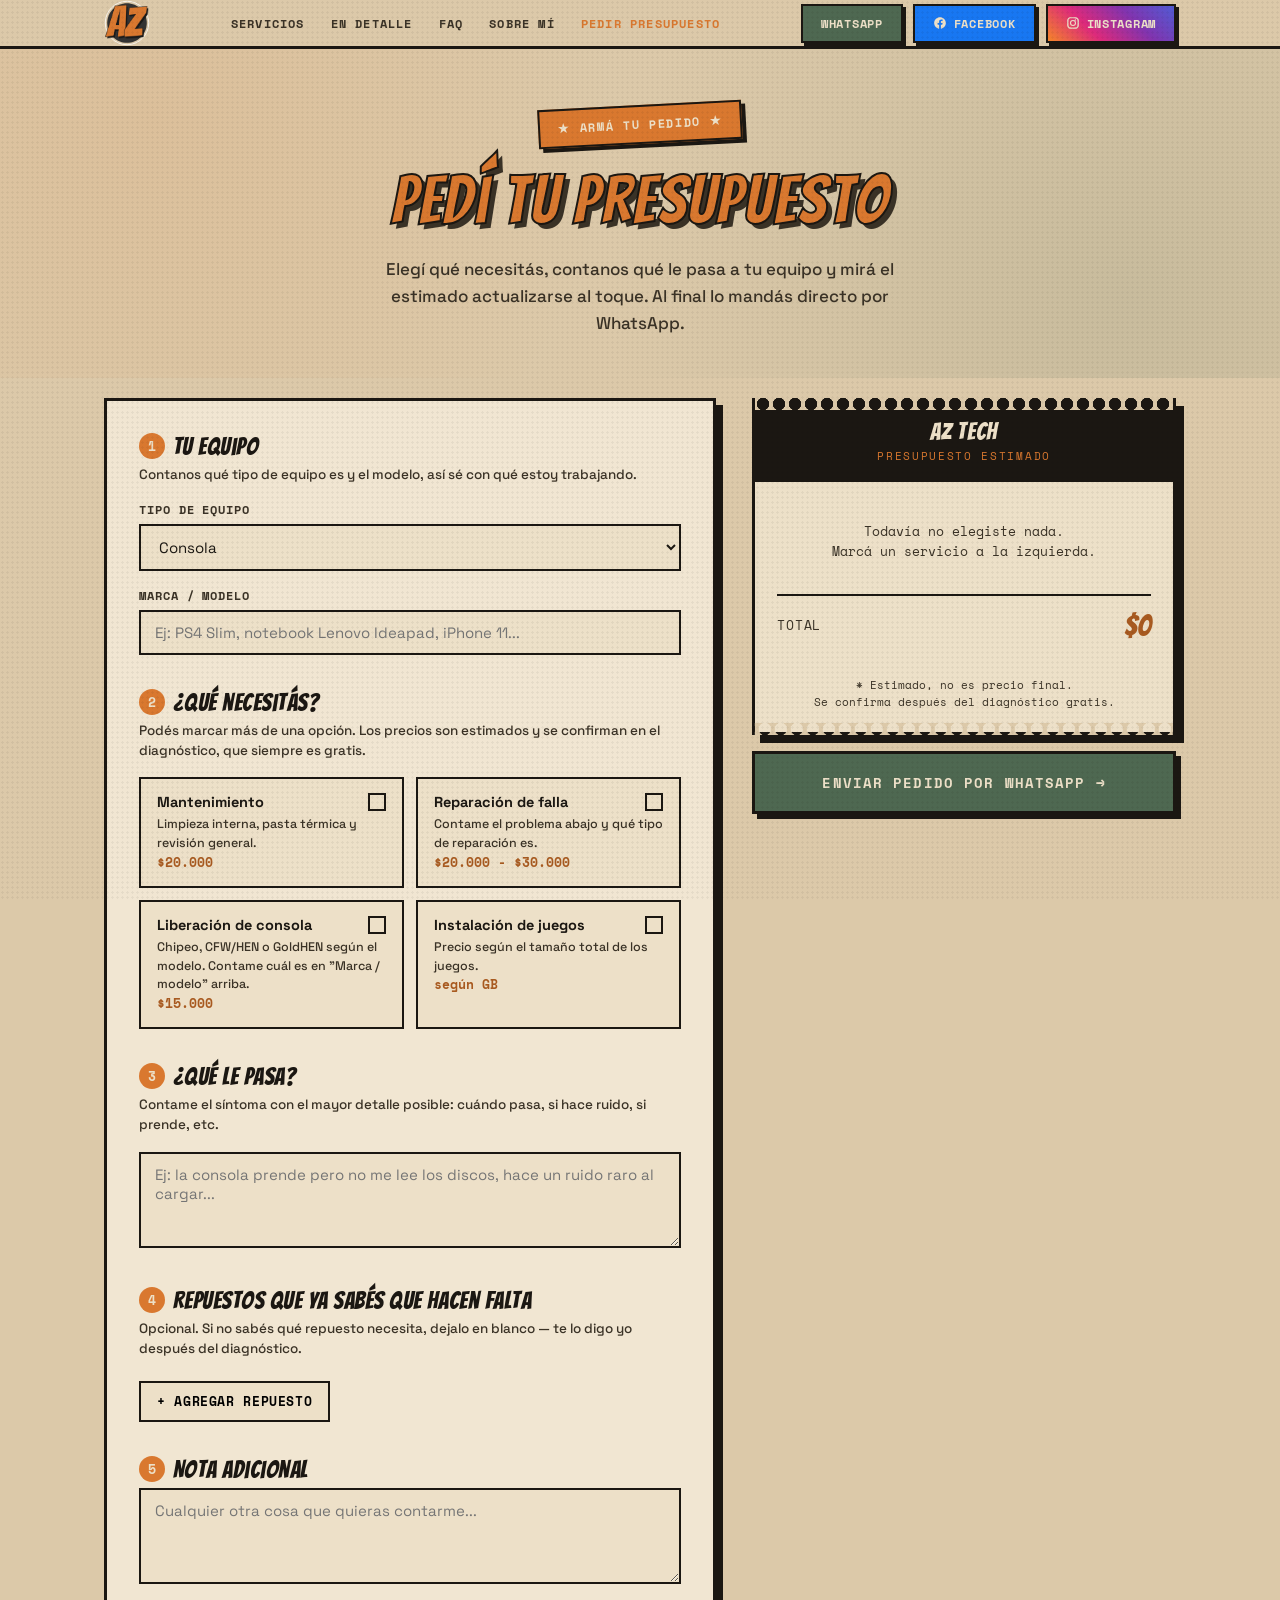
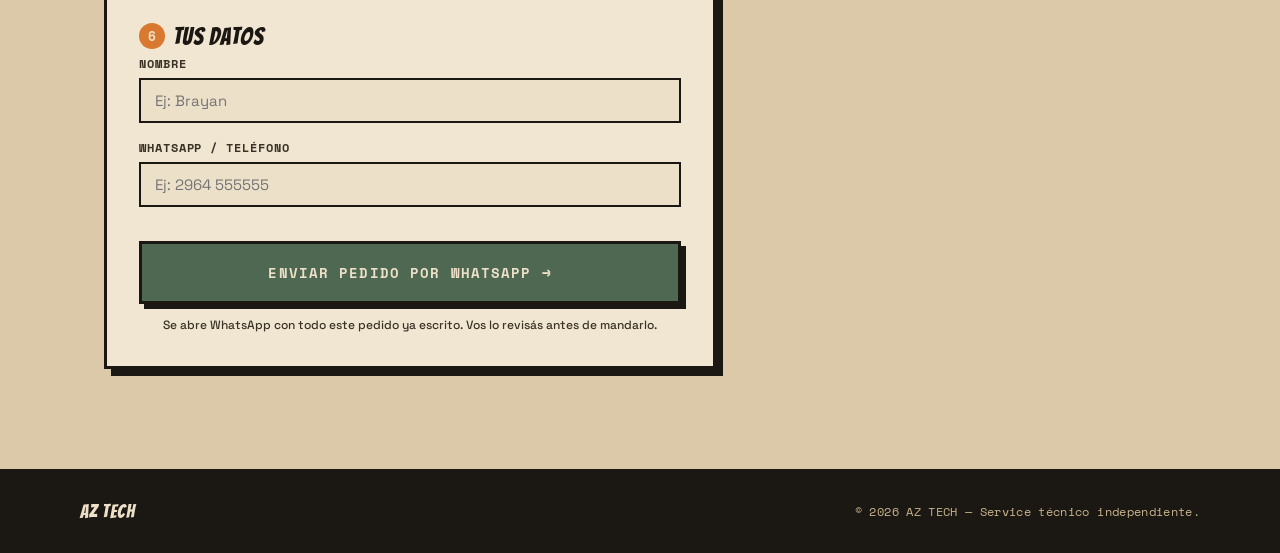
==== pedido.html @ 38887608 "Add files via upload" ====
<!DOCTYPE html>
<html lang="es">
<head>
<meta charset="UTF-8">
<meta name="viewport" content="width=device-width, initial-scale=1.0">
<title>Pedir presupuesto — AZ TECH</title>
<meta name="description" content="Armá tu pedido: elegí el servicio, contanos qué le pasa a tu equipo y mirá el presupuesto estimado al instante.">
<link rel="icon" type="image/png" href="favicon.png">
<link rel="preconnect" href="https://fonts.googleapis.com">
<link rel="preconnect" href="https://fonts.gstatic.com" crossorigin>
<link href="https://fonts.googleapis.com/css2?family=Bangers&family=Space+Grotesk:wght@400;500;600;700&family=Space+Mono:wght@400;700&display=swap" rel="stylesheet">
<style>
  :root{
    --cream:#DCC9A9;
    --cream-lt:#EDE0C8;
    --cream-dk:#C9B48D;
    --ink:#1B1712;
    --ink-soft:#3A3226;
    --orange:#D9782F;
    --orange-dk:#A85A20;
    --green:#4E6851;
    --green-dk:#354A39;
    --paper:#F1E6D2;
    --fb-blue:#1877F2;
  }

  *{box-sizing:border-box; margin:0; padding:0;}
  html{scroll-behavior:smooth;}

  body{
    background:var(--cream);
    color:var(--ink);
    font-family:'Space Grotesk', sans-serif;
    font-weight:500;
    position:relative;
    overflow-x:hidden;
  }

  body::before{
    content:"";
    position:fixed; inset:0;
    background-image: radial-gradient(var(--ink) 1px, transparent 1.2px);
    background-size: 5px 5px;
    opacity:0.05;
    pointer-events:none;
    z-index:400;
  }

  a{color:inherit; text-decoration:none;}
  ul{list-style:none;}

  .wrap{max-width:1120px; margin:0 auto; padding:0 24px;}

  .eyebrow{
    font-family:'Space Mono', monospace;
    font-weight:700;
    font-size:12px;
    letter-spacing:0.28em;
    text-transform:uppercase;
    color:var(--orange);
    display:flex; align-items:center; gap:10px;
  }
  .eyebrow::before{content:"●"; font-size:8px; color:var(--orange);}

  h1,h2,h3{
    font-family:'Bangers', cursive;
    font-weight:400;
    letter-spacing:0.02em;
  }

  .ink-card{
    border:3px solid var(--ink);
    box-shadow:7px 7px 0 var(--ink);
    background:var(--paper);
  }

  /* ---------- NAV (idéntico al de index) ---------- */
  header{
    position:sticky; top:0; z-index:100;
    background:var(--cream);
    border-bottom:3px solid var(--ink);
  }
  nav{
    max-width:1200px; margin:0 auto; padding:16px 24px;
    display:grid; grid-template-columns:auto 1fr auto; align-items:center; gap:20px;
  }
  .brand{
    font-family:'Bangers', cursive;
    font-size:26px;
    letter-spacing:0.04em;
    color:var(--ink);
    display:flex; align-items:center; gap:10px;
  }
  .brand-logo{ height:46px; width:auto; display:block; transition:transform .25s ease; }
  .brand:hover .brand-logo{ transform:scale(1.08) rotate(-4deg); }
  .navlinks{
    display:flex; gap:26px; justify-content:center;
    font-family:'Space Mono', monospace; font-weight:700;
    font-size:12px; letter-spacing:0.1em; text-transform:uppercase;
    color:var(--ink-soft);
  }
  .navlinks a{transition:color .15s;}
  .navlinks a:hover, .navlinks a.current{color:var(--orange);}
  .nav-ctas{ display:flex; align-items:center; gap:10px; flex-wrap:wrap; justify-content:flex-end; }
  .nav-cta{
    font-family:'Space Mono', monospace; font-weight:700; font-size:12px;
    letter-spacing:0.06em; text-transform:uppercase;
    padding:9px 18px; background:var(--green); color:var(--cream-lt);
    border:2.5px solid var(--ink); box-shadow:3px 3px 0 var(--ink);
    transition:transform .12s, box-shadow .12s;
    display:inline-flex; align-items:center; gap:7px;
  }
  .nav-cta:hover{transform:translate(-2px,-2px); box-shadow:5px 5px 0 var(--ink);}
  .nav-cta.fb{ background:var(--fb-blue); }
  .nav-cta.ig{ background:linear-gradient(45deg, #F58529, #DD2A7B, #8134AF, #515BD4); }
  @media (max-width:760px){ .navlinks{display:none;} }
  @media (max-width:480px){ .nav-cta span.txt{display:none;} .nav-cta{padding:9px 12px;} }

  /* ---------- HERO chica ---------- */
  .pedido-hero{
    padding:56px 0 40px;
    text-align:center;
    background:
      radial-gradient(circle at 12% 20%, rgba(217,120,47,.12), transparent 40%),
      radial-gradient(circle at 88% 75%, rgba(78,104,81,.14), transparent 45%),
      var(--cream);
  }
  .pedido-hero .hero-sticker{
    display:inline-block;
    font-family:'Space Mono', monospace; font-weight:700; font-size:12px;
    letter-spacing:0.14em; text-transform:uppercase;
    background:var(--orange); color:var(--cream-lt);
    padding:9px 18px; border:2.5px solid var(--ink); box-shadow:4px 4px 0 var(--ink);
    transform:rotate(-3deg); margin-bottom:20px;
  }
  .pedido-hero h1{
    font-size:clamp(38px, 7vw, 68px); color:var(--orange);
    -webkit-text-stroke:2px var(--ink); text-shadow:5px 5px 0 var(--ink-soft);
  }
  .pedido-hero p{
    max-width:560px; margin:20px auto 0; font-size:17px; color:var(--ink-soft); line-height:1.6;
  }

  /* ---------- FORM LAYOUT ---------- */
  .pedido-main{ padding:20px 0 100px; }
  .pedido-grid{
    display:grid;
    grid-template-columns:1.3fr 0.9fr;
    gap:36px;
    align-items:start;
  }
  @media (max-width:940px){ .pedido-grid{grid-template-columns:1fr;} }

  .form-panel{ padding:32px; }
  .form-section{ margin-bottom:34px; }
  .form-section:last-child{ margin-bottom:0; }
  .form-section h2{
    font-size:24px; color:var(--ink); margin-bottom:6px;
  }
  .form-section .fs-sub{
    font-size:13.5px; color:var(--ink-soft); margin-bottom:16px; line-height:1.5;
  }
  .fs-num{
    display:inline-flex; align-items:center; justify-content:center;
    width:26px; height:26px; border-radius:50%;
    background:var(--orange); color:var(--cream-lt);
    font-family:'Space Mono', monospace; font-weight:700; font-size:13px;
    margin-right:8px; vertical-align:middle;
  }

  .rf-label{
    display:block; font-family:'Space Mono', monospace; font-weight:700;
    font-size:11.5px; letter-spacing:0.08em; text-transform:uppercase;
    color:var(--ink-soft); margin:16px 0 6px;
  }
  .rf-label:first-of-type{ margin-top:0; }
  .rf-input, select.rf-input{
    width:100%; font-family:'Space Grotesk', sans-serif; font-size:15px; color:var(--ink);
    background:var(--cream-lt); border:2.5px solid var(--ink); padding:11px 14px; resize:vertical;
  }
  .rf-input:focus{ outline:3px solid var(--orange); outline-offset:1px; }
  .rf-hint{ font-size:12px; color:var(--ink-soft); margin-top:6px; line-height:1.5; }

  /* checkbox tiles */
  .opt-grid{ display:grid; grid-template-columns:repeat(2,1fr); gap:12px; }
  @media (max-width:520px){ .opt-grid{grid-template-columns:1fr;} }
  .opt-tile{
    position:relative;
    border:2.5px solid var(--ink);
    background:var(--cream-lt);
    padding:14px 16px;
    cursor:pointer;
    transition:transform .12s, box-shadow .12s, background .12s;
  }
  .opt-tile:hover{ transform:translate(-2px,-2px); box-shadow:4px 4px 0 var(--ink); }
  .opt-tile input{ position:absolute; opacity:0; pointer-events:none; }
  .opt-tile .opt-top{ display:flex; justify-content:space-between; align-items:center; gap:10px; }
  .opt-tile .opt-name{ font-weight:700; font-size:14.5px; color:var(--ink); }
  .opt-tile .opt-price{
    font-family:'Space Mono', monospace; font-weight:700; font-size:12.5px; color:var(--orange-dk);
    white-space:nowrap;
  }
  .opt-tile .opt-desc{ font-size:12.5px; color:var(--ink-soft); margin-top:4px; line-height:1.5; }
  .opt-tile.checked{
    background:var(--green); box-shadow:4px 4px 0 var(--ink);
  }
  .opt-tile.checked .opt-name, .opt-tile.checked .opt-desc{ color:var(--cream-lt); }
  .opt-tile.checked .opt-price{ color:var(--cream-lt); }
  .opt-tile .opt-check{
    width:18px; height:18px; border:2px solid var(--ink); background:var(--cream-lt);
    display:inline-flex; align-items:center; justify-content:center; flex-shrink:0;
    font-size:12px; font-weight:700; color:var(--green);
  }
  .opt-tile.checked .opt-check{ background:var(--cream-lt); }
  .opt-tile.checked .opt-check::after{ content:"✓"; }

  /* sub-opciones (radios de modelo, GB, etc.) */
  .sub-opts{
    margin-top:14px; padding:16px; background:var(--paper);
    border:2px dashed var(--ink-soft);
    display:none;
  }
  .sub-opts.visible{ display:block; }
  .sub-opts .rf-label{ margin-top:0; }
  .radio-row{ display:flex; flex-wrap:wrap; gap:10px; margin-top:6px; }
  .radio-chip{
    font-family:'Space Mono', monospace; font-size:12.5px; font-weight:700;
    padding:9px 14px; border:2px solid var(--ink); background:var(--cream-lt);
    cursor:pointer; display:inline-flex; align-items:center; gap:8px;
  }
  .radio-chip input{ accent-color:var(--orange); }
  .radio-chip.checked{ background:var(--orange); color:var(--cream-lt); }

  .gb-row{ display:flex; align-items:center; gap:12px; margin-top:6px; }
  .gb-row input[type=range]{ flex:1; accent-color:var(--orange); }
  .gb-out{
    font-family:'Space Mono', monospace; font-weight:700; font-size:14px;
    background:var(--ink); color:var(--cream-lt); padding:6px 12px; min-width:64px; text-align:center;
  }

  /* repuestos dinámicos */
  .repuesto-row{
    display:grid; grid-template-columns:1fr 110px 34px; gap:8px; margin-bottom:8px; align-items:center;
  }
  .repuesto-row input{
    font-family:'Space Grotesk', sans-serif; font-size:14px; color:var(--ink);
    background:var(--cream-lt); border:2px solid var(--ink); padding:9px 10px;
  }
  .repuesto-row .rm-btn{
    width:34px; height:34px; border:2px solid var(--ink); background:var(--cream-lt);
    color:var(--ink); font-weight:700; cursor:pointer; font-size:16px; line-height:1;
  }
  .rm-btn:hover{ background:var(--orange); color:var(--cream-lt); }
  .add-repuesto{
    margin-top:6px;
    font-family:'Space Mono', monospace; font-weight:700; font-size:12.5px; letter-spacing:0.05em;
    text-transform:uppercase; padding:9px 16px; background:var(--cream-lt);
    border:2px solid var(--ink); cursor:pointer; display:inline-flex; align-items:center; gap:6px;
  }
  .add-repuesto:hover{ background:var(--orange); color:var(--cream-lt); }

  textarea.rf-input{ min-height:96px; }

  .submit-btn{
    width:100%; justify-content:center; margin-top:8px;
    font-family:'Space Mono', monospace; font-weight:700; font-size:14px;
    letter-spacing:0.08em; text-transform:uppercase;
    padding:18px 30px; background:var(--green); color:var(--cream-lt);
    border:3px solid var(--ink); box-shadow:5px 5px 0 var(--ink);
    display:flex; align-items:center; gap:10px;
    transition:transform .12s, box-shadow .12s;
    cursor:pointer;
  }
  .submit-btn:hover{ transform:translate(-3px,-3px); box-shadow:8px 8px 0 var(--ink); }
  .submit-note{ font-size:12px; color:var(--ink-soft); margin-top:12px; line-height:1.5; text-align:center; }
  .form-error{
    display:none; margin-top:12px; font-family:'Space Mono', monospace; font-size:12.5px;
    color:#B0413E; background:var(--cream-lt); border:2px solid #B0413E; padding:10px 12px;
  }

  /* ---------- TICKET (resumen en vivo) ---------- */
  .ticket-wrap{ position:sticky; top:100px; }
  .ticket{
    background:var(--cream-lt);
    border:3px solid var(--ink);
    box-shadow:8px 8px 0 var(--ink);
    font-family:'Space Mono', monospace;
    position:relative;
  }
  .ticket-head{
    background:var(--ink); color:var(--cream-lt);
    padding:18px 22px;
    text-align:center;
  }
  .ticket-head .th-brand{ font-family:'Bangers', cursive; font-size:24px; letter-spacing:0.03em; }
  .ticket-head .th-sub{ font-size:10.5px; letter-spacing:0.16em; text-transform:uppercase; color:var(--orange); margin-top:4px; }
  .ticket-body{ padding:22px; }
  .ticket-line{
    display:flex; justify-content:space-between; gap:10px;
    font-size:12.5px; color:var(--ink-soft); padding:7px 0;
    border-bottom:1px dashed var(--cream-dk);
  }
  .ticket-line .tl-name{ flex:1; }
  .ticket-line .tl-price{ color:var(--ink); font-weight:700; white-space:nowrap; }
  .ticket-empty{
    font-size:12.5px; color:var(--ink-soft); text-align:center; padding:18px 6px; line-height:1.6;
  }
  .ticket-total{
    display:flex; justify-content:space-between; align-items:center;
    margin-top:14px; padding-top:14px; border-top:2px solid var(--ink);
  }
  .ticket-total .tt-label{ font-size:13px; letter-spacing:0.06em; text-transform:uppercase; color:var(--ink-soft); }
  .ticket-total .tt-value{ font-family:'Bangers', cursive; font-size:30px; color:var(--orange-dk); }
  .ticket-foot{
    padding:14px 22px 20px;
    font-size:11px; color:var(--ink-soft); line-height:1.6; text-align:center;
  }
  .ticket::before, .ticket::after{
    content:"";
    position:absolute; left:0; right:0; height:12px;
    background:
      radial-gradient(circle at 8px 6px, transparent 6px, var(--cream) 6.5px) repeat-x;
    background-size:16px 12px;
  }
  .ticket::before{ top:-3px; }
  .ticket::after{ bottom:-3px; transform:rotate(180deg); }

  footer{padding:32px 24px; background:var(--ink);}
  .foot-wrap{
    max-width:1120px; margin:0 auto;
    display:flex; justify-content:space-between; align-items:center; flex-wrap:wrap; gap:14px;
  }
  .foot-wrap .brand{font-size:19px; color:var(--cream-lt);}
  footer .fine{font-family:'Space Mono', monospace; font-size:11.5px; color:var(--cream-dk); letter-spacing:0.03em;}

  @media (prefers-reduced-motion: reduce){ *{transition:none !important;} }
  a:focus-visible, button:focus-visible, input:focus-visible{outline:3px solid var(--orange); outline-offset:3px;}
</style>
</head>
<body>

<header>
  <nav class="wrap">
    <a class="brand" href="index.html" aria-label="Ir al inicio"><img src="logo.svg" class="brand-logo" alt="AZ TECH"></a>
    <div class="navlinks">
      <a href="index.html#servicios">Servicios</a>
      <a href="index.html#detalle">En detalle</a>
      <a href="index.html#faq">FAQ</a>
      <a href="index.html#sobre-mi">Sobre mí</a>
      <a href="pedido.html" class="current">Pedir presupuesto</a>
    </div>
    <div class="nav-ctas">
      <a class="nav-cta" href="https://wa.me/5492964574506?text=Hola%20AZ%20TECH!%20Quiero%20consultar%20por%20un%20servicio." target="_blank" rel="noopener">
        <span class="txt">WhatsApp</span>
      </a>
      <a class="nav-cta fb" href="https://www.facebook.com/profile.php?id=61572183662180" target="_blank" rel="noopener" aria-label="AZ TECH en Facebook">
        <svg width="14" height="14" viewBox="0 0 24 24" fill="currentColor"><path d="M22 12.06C22 6.5 17.52 2 12 2S2 6.5 2 12.06c0 5.02 3.66 9.18 8.44 9.94v-7.03H7.9v-2.91h2.54V9.83c0-2.51 1.49-3.89 3.77-3.89 1.09 0 2.24.2 2.24.2v2.47h-1.26c-1.24 0-1.63.78-1.63 1.58v1.9h2.78l-.44 2.91h-2.34V22c4.78-.76 8.44-4.92 8.44-9.94z"/></svg>
        <span class="txt">Facebook</span>
      </a>
      <a class="nav-cta ig" href="https://www.instagram.com/az_tech.t/" target="_blank" rel="noopener" aria-label="AZ TECH en Instagram">
        <svg width="14" height="14" viewBox="0 0 24 24" fill="currentColor"><path d="M12 2c2.72 0 3.06.01 4.12.06 1.06.05 1.79.22 2.43.47.66.26 1.22.6 1.77 1.15.55.55.9 1.11 1.15 1.77.25.64.42 1.37.47 2.43.05 1.06.06 1.4.06 4.12s-.01 3.06-.06 4.12c-.05 1.06-.22 1.79-.47 2.43a4.9 4.9 0 0 1-1.15 1.77 4.9 4.9 0 0 1-1.77 1.15c-.64.25-1.37.42-2.43.47-1.06.05-1.4.06-4.12.06s-3.06-.01-4.12-.06c-1.06-.05-1.79-.22-2.43-.47a4.9 4.9 0 0 1-1.77-1.15 4.9 4.9 0 0 1-1.15-1.77c-.25-.64-.42-1.37-.47-2.43C2.01 15.06 2 14.72 2 12s.01-3.06.06-4.12c.05-1.06.22-1.79.47-2.43.26-.66.6-1.22 1.15-1.77a4.9 4.9 0 0 1 1.77-1.15c.64-.25 1.37-.42 2.43-.47C8.94 2.01 9.28 2 12 2zm0 1.8c-2.67 0-2.99.01-4.04.06-.87.04-1.34.18-1.65.3-.42.16-.71.36-1.02.67-.31.31-.5.6-.67 1.02-.12.31-.26.78-.3 1.65C4.27 9 4.26 9.33 4.26 12s.01 2.99.06 4.04c.04.87.18 1.34.3 1.65.16.42.36.71.67 1.02.31.31.6.5 1.02.67.31.12.78.26 1.65.3 1.05.05 1.37.06 4.04.06s2.99-.01 4.04-.06c.87-.04 1.34-.18 1.65-.3.42-.16.71-.36 1.02-.67.31-.31.5-.6.67-1.02.12-.31.26-.78.3-1.65.05-1.05.06-1.37.06-4.04s-.01-2.99-.06-4.04c-.04-.87-.18-1.34-.3-1.65a2.75 2.75 0 0 0-.67-1.02 2.75 2.75 0 0 0-1.02-.67c-.31-.12-.78-.26-1.65-.3C14.99 3.81 14.67 3.8 12 3.8zm0 3.05a5.15 5.15 0 1 1 0 10.3 5.15 5.15 0 0 1 0-10.3zm0 1.8a3.35 3.35 0 1 0 0 6.7 3.35 3.35 0 0 0 0-6.7zm5.35-1.99a1.2 1.2 0 1 1-2.4 0 1.2 1.2 0 0 1 2.4 0z"/></svg>
        <span class="txt">Instagram</span>
      </a>
    </div>
  </nav>
</header>

<section class="pedido-hero">
  <div class="wrap">
    <div class="hero-sticker">★ ARMÁ TU PEDIDO ★</div>
    <h1>Pedí tu presupuesto</h1>
    <p>Elegí qué necesitás, contanos qué le pasa a tu equipo y mirá el estimado actualizarse al toque. Al final lo mandás directo por WhatsApp.</p>
  </div>
</section>

<section class="pedido-main">
  <div class="wrap">
    <div class="pedido-grid">

      <!-- ============ FORM ============ -->
      <form class="form-panel ink-card" id="pedido-form">

        <div class="form-section">
          <h2><span class="fs-num">1</span>Tu equipo</h2>
          <p class="fs-sub">Contanos qué tipo de equipo es y el modelo, así sé con qué estoy trabajando.</p>

          <label class="rf-label" for="tipo-equipo">Tipo de equipo</label>
          <select class="rf-input" id="tipo-equipo">
            <option value="consola">Consola</option>
            <option value="pc">PC de escritorio</option>
            <option value="notebook">Notebook</option>
            <option value="celular">Celular</option>
            <option value="otro">Otro</option>
          </select>

          <label class="rf-label" for="modelo-equipo">Marca / modelo</label>
          <input class="rf-input" type="text" id="modelo-equipo" placeholder="Ej: PS4 Slim, notebook Lenovo Ideapad, iPhone 11...">
        </div>

        <div class="form-section">
          <h2><span class="fs-num">2</span>¿Qué necesitás?</h2>
          <p class="fs-sub">Podés marcar más de una opción. Los precios son estimados y se confirman en el diagnóstico, que siempre es gratis.</p>

          <div class="opt-grid">
            <label class="opt-tile" data-opt="mantenimiento">
              <input type="checkbox" data-price="20000">
              <div class="opt-top">
                <span class="opt-name">Mantenimiento</span>
                <span class="opt-check"></span>
              </div>
              <div class="opt-desc">Limpieza interna, pasta térmica y revisión general.</div>
              <div class="opt-price">$20.000</div>
            </label>

            <label class="opt-tile" data-opt="reparacion">
              <input type="checkbox" data-price="0">
              <div class="opt-top">
                <span class="opt-name">Reparación de falla</span>
                <span class="opt-check"></span>
              </div>
              <div class="opt-desc">Contame el problema abajo y qué tipo de reparación es.</div>
              <div class="opt-price">$20.000 - $30.000</div>
            </label>

            <label class="opt-tile" data-opt="liberacion">
              <input type="checkbox" data-price="15000">
              <div class="opt-top">
                <span class="opt-name">Liberación de consola</span>
                <span class="opt-check"></span>
              </div>
              <div class="opt-desc">Chipeo, CFW/HEN o GoldHEN según el modelo. Contame cuál es en "Marca / modelo" arriba.</div>
              <div class="opt-price">$15.000</div>
            </label>

            <label class="opt-tile" data-opt="juegos">
              <input type="checkbox" data-price="0">
              <div class="opt-top">
                <span class="opt-name">Instalación de juegos</span>
                <span class="opt-check"></span>
              </div>
              <div class="opt-desc">Precio según el tamaño total de los juegos.</div>
              <div class="opt-price">según GB</div>
            </label>
          </div>

          <!-- Sub-opciones: Reparación -->
          <div class="sub-opts" id="sub-reparacion">
            <label class="rf-label">¿Qué tipo de reparación es?</label>
            <div class="radio-row" id="radios-reparacion">
              <label class="radio-chip"><input type="radio" name="tipo-reparacion" value="simple" data-price="20000"> Repuesto simple (flex, etc.) · $20.000</label>
              <label class="radio-chip"><input type="radio" name="tipo-reparacion" value="soldadura" data-price="30000"> Con soldadura · $30.000</label>
              <label class="radio-chip"><input type="radio" name="tipo-reparacion" value="noseguro"> No estoy seguro · a confirmar</label>
            </div>
          </div>

          <!-- Sub-opciones: Juegos -->
          <div class="sub-opts" id="sub-juegos">
            <label class="rf-label">¿Cuántos juegos querés instalar?</label>
            <div class="gb-row">
              <input type="range" id="gb-slider" min="1" max="30" value="1" step="1">
              <span class="gb-out" id="gb-out">1 juego</span>
            </div>
            <p class="rf-hint" id="gb-precio-hint">$4.000 c/u = $4.000</p>
            <p class="rf-hint">Cuantos más juegos, menos sale cada uno: 1 = $4.000 c/u · 5+ = $3.000 c/u · 10+ = $2.500 c/u · 20+ = $2.000 c/u.</p>
          </div>
        </div>

        <div class="form-section">
          <h2><span class="fs-num">3</span>¿Qué le pasa?</h2>
          <p class="fs-sub">Contame el síntoma con el mayor detalle posible: cuándo pasa, si hace ruido, si prende, etc.</p>
          <textarea class="rf-input" id="descripcion-falla" placeholder="Ej: la consola prende pero no me lee los discos, hace un ruido raro al cargar..."></textarea>
        </div>

        <div class="form-section">
          <h2><span class="fs-num">4</span>Repuestos que ya sabés que hacen falta</h2>
          <p class="fs-sub">Opcional. Si no sabés qué repuesto necesita, dejalo en blanco — te lo digo yo después del diagnóstico.</p>
          <div id="repuestos-list"></div>
          <button type="button" class="add-repuesto" id="add-repuesto">+ Agregar repuesto</button>
        </div>

        <div class="form-section">
          <h2><span class="fs-num">5</span>Nota adicional</h2>
          <textarea class="rf-input" id="nota-adicional" placeholder="Cualquier otra cosa que quieras contarme..."></textarea>
        </div>

        <div class="form-section">
          <h2><span class="fs-num">6</span>Tus datos</h2>
          <label class="rf-label" for="pedido-nombre">Nombre</label>
          <input class="rf-input" type="text" id="pedido-nombre" placeholder="Ej: Brayan" required>

          <label class="rf-label" for="pedido-tel">WhatsApp / teléfono</label>
          <input class="rf-input" type="text" id="pedido-tel" placeholder="Ej: 2964 555555">
        </div>

        <button type="submit" class="btn-primary submit-btn" id="btn-enviar-pedido">
          Enviar pedido por WhatsApp →
        </button>
        <p class="form-error" id="form-error">Che, contame tu nombre y elegí al menos un servicio antes de enviar.</p>
        <p class="submit-note">Se abre WhatsApp con todo este pedido ya escrito. Vos lo revisás antes de mandarlo.</p>
      </form>

      <!-- ============ TICKET (resumen en vivo) ============ -->
      <div class="ticket-wrap">
        <div class="ticket">
          <div class="ticket-head">
            <div class="th-brand">AZ TECH</div>
            <div class="th-sub">Presupuesto estimado</div>
          </div>
          <div class="ticket-body">
            <div id="ticket-lines">
              <div class="ticket-empty" id="ticket-empty-msg">Todavía no elegiste nada.<br>Marcá un servicio a la izquierda.</div>
            </div>
            <div class="ticket-total">
              <span class="tt-label">Total</span>
              <span class="tt-value" id="ticket-total-value">$0</span>
            </div>
          </div>
          <div class="ticket-foot">
            * Estimado, no es precio final.<br>Se confirma después del diagnóstico gratis.
          </div>
        </div>
        <button type="button" class="btn-primary submit-btn" id="btn-enviar-pedido-ticket" style="margin-top:16px;">
          Enviar pedido por WhatsApp →
        </button>
      </div>

    </div>
  </div>
</section>

<footer>
  <div class="foot-wrap">
    <div class="brand">AZ TECH</div>
    <div class="fine">© 2026 AZ TECH — Service técnico independiente.</div>
  </div>
</footer>

<script>
(function(){

  // =====================================================================
  // PRECIOS DE EJEMPLO — AJUSTÁ ESTOS NÚMEROS A LO QUE VOS COBRÁS.
  // Todo lo demás del script se recalcula solo, no hace falta tocar nada más.
  // =====================================================================

  // Precio por juego según cantidad total pedida (tramos, precio por unidad):
  //   1 a 4 juegos   -> $4.000 c/u
  //   5 a 9 juegos   -> $3.000 c/u
  //   10 a 19 juegos -> $2.500 c/u
  //   20 o más       -> $2.000 c/u
  function precioPorJuego(cant){
    if(cant >= 20) return 2000;
    if(cant >= 10) return 2500;
    if(cant >= 5) return 3000;
    return 4000;
  }

  var form = document.getElementById('pedido-form');
  var ticketLines = document.getElementById('ticket-lines');
  var ticketEmptyMsg = document.getElementById('ticket-empty-msg');
  var ticketTotalValue = document.getElementById('ticket-total-value');
  var formError = document.getElementById('form-error');

  var optTiles = Array.prototype.slice.call(document.querySelectorAll('.opt-tile'));
  var subJuegos = document.getElementById('sub-juegos');
  var subReparacion = document.getElementById('sub-reparacion');
  var gbSlider = document.getElementById('gb-slider');
  var gbOut = document.getElementById('gb-out');
  var gbPrecioHint = document.getElementById('gb-precio-hint');
  var repuestosList = document.getElementById('repuestos-list');
  var addRepuestoBtn = document.getElementById('add-repuesto');

  function money(n){
    return '$' + Math.round(n).toLocaleString('es-AR');
  }

  // ---- toggle visual de los opt-tile ----
  // El <label> ya togglea el checkbox solo (comportamiento nativo del navegador),
  // así que acá solo escuchamos el evento "change" para sincronizar estilos y el ticket.
  // (Antes se togglaba "a mano" con click, y eso duplicaba el toggle nativo del label
  // dejando todo marcado sin poder desmarcarlo — ese era el bug.)
  optTiles.forEach(function(tile){
    var checkbox = tile.querySelector('input[type=checkbox]');
    checkbox.addEventListener('change', function(){
      tile.classList.toggle('checked', checkbox.checked);
      if(tile.dataset.opt === 'juegos'){
        subJuegos.classList.toggle('visible', checkbox.checked);
      }
      if(tile.dataset.opt === 'reparacion'){
        subReparacion.classList.toggle('visible', checkbox.checked);
      }
      recalcular();
    });
  });

  // ---- radios de tipo de reparación (20k / 30k / no seguro) ----
  var radiosReparacion = Array.prototype.slice.call(document.querySelectorAll('input[name="tipo-reparacion"]'));
  radiosReparacion.forEach(function(radio){
    radio.addEventListener('change', function(){
      radiosReparacion.forEach(function(r){
        r.closest('.radio-chip').classList.toggle('checked', r.checked);
      });
      recalcular();
    });
  });

  function precioReparacionElegida(){
    var elegido = radiosReparacion.filter(function(r){ return r.checked; })[0];
    if(!elegido || !elegido.dataset.price) return null;
    return parseInt(elegido.dataset.price, 10);
  }

  // ---- cantidad de juegos ----
  function actualizarGB(){
    var cant = parseInt(gbSlider.value, 10);
    gbOut.textContent = cant + (cant === 1 ? ' juego' : ' juegos');
    var precioUnit = precioPorJuego(cant);
    var total = cant * precioUnit;
    gbPrecioHint.textContent = money(precioUnit) + ' c/u = ' + money(total);
    recalcular();
  }
  gbSlider.addEventListener('input', actualizarGB);

  // ---- repuestos dinámicos ----
  function agregarRepuesto(nombre, precio){
    var row = document.createElement('div');
    row.className = 'repuesto-row';
    row.innerHTML =
      '<input type="text" class="rep-nombre" placeholder="Nombre del repuesto (ej: pantalla, batería)" value="' + (nombre||'') + '">' +
      '<input type="number" class="rep-precio" placeholder="$" min="0" step="500" value="' + (precio||'') + '">' +
      '<button type="button" class="rm-btn" aria-label="Quitar repuesto">✕</button>';
    repuestosList.appendChild(row);

    row.querySelector('.rep-nombre').addEventListener('input', recalcular);
    row.querySelector('.rep-precio').addEventListener('input', recalcular);
    row.querySelector('.rm-btn').addEventListener('click', function(){
      row.remove();
      recalcular();
    });
  }
  addRepuestoBtn.addEventListener('click', function(){ agregarRepuesto(); });

  // ---- recalcular ticket ----
  function recalcular(){
    var lineas = [];
    var total = 0;

    optTiles.forEach(function(tile){
      var checkbox = tile.querySelector('input[type=checkbox]');
      if(!checkbox.checked) return;
      var opt = tile.dataset.opt;
      var nombre = tile.querySelector('.opt-name').textContent;

      if(opt === 'mantenimiento'){
        var p = parseInt(checkbox.dataset.price, 10);
        lineas.push({ nombre: nombre, precio: p });
        total += p;
      } else if(opt === 'reparacion'){
        var precioRep = precioReparacionElegida();
        var etiquetaRep = nombre;
        var elegidoRep = radiosReparacion.filter(function(r){ return r.checked; })[0];
        if(elegidoRep) etiquetaRep += ' (' + elegidoRep.parentElement.textContent.split('·')[0].trim() + ')';
        lineas.push({ nombre: etiquetaRep, precio: precioRep, nota: precioRep === null ? 'a confirmar' : null });
        if(precioRep !== null) total += precioRep;
      } else if(opt === 'liberacion'){
        var pLib = parseInt(checkbox.dataset.price, 10);
        lineas.push({ nombre: nombre, precio: pLib });
        total += pLib;
      } else if(opt === 'juegos'){
        var cant = parseInt(gbSlider.value, 10);
        var precioUnit = precioPorJuego(cant);
        var precioJuegos = cant * precioUnit;
        lineas.push({ nombre: nombre + ' (' + cant + (cant===1?' juego':' juegos') + ' a ' + money(precioUnit) + ' c/u)', precio: precioJuegos });
        total += precioJuegos;
      }
    });

    // repuestos
    document.querySelectorAll('.repuesto-row').forEach(function(row){
      var nombre = row.querySelector('.rep-nombre').value.trim();
      var precio = parseFloat(row.querySelector('.rep-precio').value);
      if(nombre || !isNaN(precio)){
        lineas.push({
          nombre: 'Repuesto: ' + (nombre || 'sin especificar'),
          precio: isNaN(precio) ? null : precio,
          nota: isNaN(precio) ? 'sin precio' : null
        });
        if(!isNaN(precio)) total += precio;
      }
    });

    // pintar ticket
    ticketLines.innerHTML = '';
    if(lineas.length === 0){
      ticketLines.appendChild(ticketEmptyMsg);
    } else {
      lineas.forEach(function(l){
        var div = document.createElement('div');
        div.className = 'ticket-line';
        var precioTxt = l.precio !== null ? money(l.precio) : (l.nota || 'a confirmar');
        div.innerHTML = '<span class="tl-name">' + escapeHtml(l.nombre) + '</span><span class="tl-price">' + escapeHtml(precioTxt) + '</span>';
        ticketLines.appendChild(div);
      });
    }
    ticketTotalValue.textContent = money(total) + (lineasTieneAconfirmar(lineas) ? ' +' : '');
  }

  function lineasTieneAconfirmar(lineas){
    return lineas.some(function(l){ return l.precio === null; });
  }

  function escapeHtml(str){
    return String(str).replace(/[&<>"']/g, function(c){
      return {'&':'&amp;','<':'&lt;','>':'&gt;','"':'&quot;',"'":'&#39;'}[c];
    });
  }

  // ---- envío por WhatsApp ----
  form.addEventListener('submit', function(e){
    e.preventDefault();

    var nombre = document.getElementById('pedido-nombre').value.trim();
    var algunServicioElegido = optTiles.some(function(t){ return t.querySelector('input').checked; });

    if(!nombre || !algunServicioElegido){
      formError.style.display = 'block';
      return;
    }
    formError.style.display = 'none';

    var tipoEquipo = document.getElementById('tipo-equipo').value;
    var modeloEquipo = document.getElementById('modelo-equipo').value.trim();
    var descripcion = document.getElementById('descripcion-falla').value.trim();
    var nota = document.getElementById('nota-adicional').value.trim();
    var tel = document.getElementById('pedido-tel').value.trim();

    var tipoLabels = { consola:'Consola', pc:'PC de escritorio', notebook:'Notebook', celular:'Celular', otro:'Otro' };

    var msg = [];
    msg.push('Hola AZ TECH! Quiero pedir un presupuesto.');
    msg.push('');
    msg.push('*Nombre:* ' + nombre);
    if(tel) msg.push('*Contacto:* ' + tel);
    msg.push('*Equipo:* ' + tipoLabels[tipoEquipo] + (modeloEquipo ? ' - ' + modeloEquipo : ''));
    msg.push('');
    msg.push('*Servicios pedidos:*');

    var lineas = [];
    var total = 0;

    optTiles.forEach(function(tile){
      var checkbox = tile.querySelector('input[type=checkbox]');
      if(!checkbox.checked) return;
      var opt = tile.dataset.opt;
      var nombreOpt = tile.querySelector('.opt-name').textContent;

      if(opt === 'mantenimiento'){
        var p = parseInt(checkbox.dataset.price, 10);
        lineas.push('- ' + nombreOpt + ': ' + money(p));
        total += p;
      } else if(opt === 'reparacion'){
        var precioRep2 = precioReparacionElegida();
        var elegidoRep2 = radiosReparacion.filter(function(r){ return r.checked; })[0];
        var etiquetaRep2 = nombreOpt + (elegidoRep2 ? ' (' + elegidoRep2.parentElement.textContent.split('·')[0].trim() + ')' : '');
        lineas.push('- ' + etiquetaRep2 + ': ' + (precioRep2 === null ? 'a confirmar' : money(precioRep2)));
        if(precioRep2 !== null) total += precioRep2;
      } else if(opt === 'liberacion'){
        var pLib2 = parseInt(checkbox.dataset.price, 10);
        lineas.push('- ' + nombreOpt + ': ' + money(pLib2));
        total += pLib2;
      } else if(opt === 'juegos'){
        var cant = parseInt(gbSlider.value, 10);
        var precioUnit = precioPorJuego(cant);
        var precioJuegos = cant * precioUnit;
        lineas.push('- ' + nombreOpt + ' (' + cant + (cant===1?' juego':' juegos') + ' a ' + money(precioUnit) + ' c/u): ' + money(precioJuegos));
        total += precioJuegos;
      }
    });

    document.querySelectorAll('.repuesto-row').forEach(function(row){
      var n = row.querySelector('.rep-nombre').value.trim();
      var pr = parseFloat(row.querySelector('.rep-precio').value);
      if(n || !isNaN(pr)){
        lineas.push('- Repuesto (' + (n || 'sin especificar') + '): ' + (isNaN(pr) ? 'sin precio' : money(pr)));
        if(!isNaN(pr)) total += pr;
      }
    });

    msg = msg.concat(lineas);
    msg.push('');
    msg.push('*Total estimado:* ' + money(total));
    if(descripcion) { msg.push(''); msg.push('*Qué le pasa:* ' + descripcion); }
    if(nota) { msg.push(''); msg.push('*Nota:* ' + nota); }

    var texto = encodeURIComponent(msg.join('\n'));
    window.open('https://wa.me/5492964574506?text=' + texto, '_blank');
  });

  // ---- botón de WhatsApp de la notita (ticket) dispara el mismo envío del form ----
  var btnEnviarTicket = document.getElementById('btn-enviar-pedido-ticket');
  btnEnviarTicket.addEventListener('click', function(){
    if(form.requestSubmit){
      form.requestSubmit();
    } else {
      // fallback para navegadores viejos sin requestSubmit
      var evt = document.createEvent('Event');
      evt.initEvent('submit', true, true);
      if(form.dispatchEvent(evt)){ form.submit(); }
    }
  });

  // init
  actualizarGB();
  recalcular();
})();
</script>

</body>
</html>
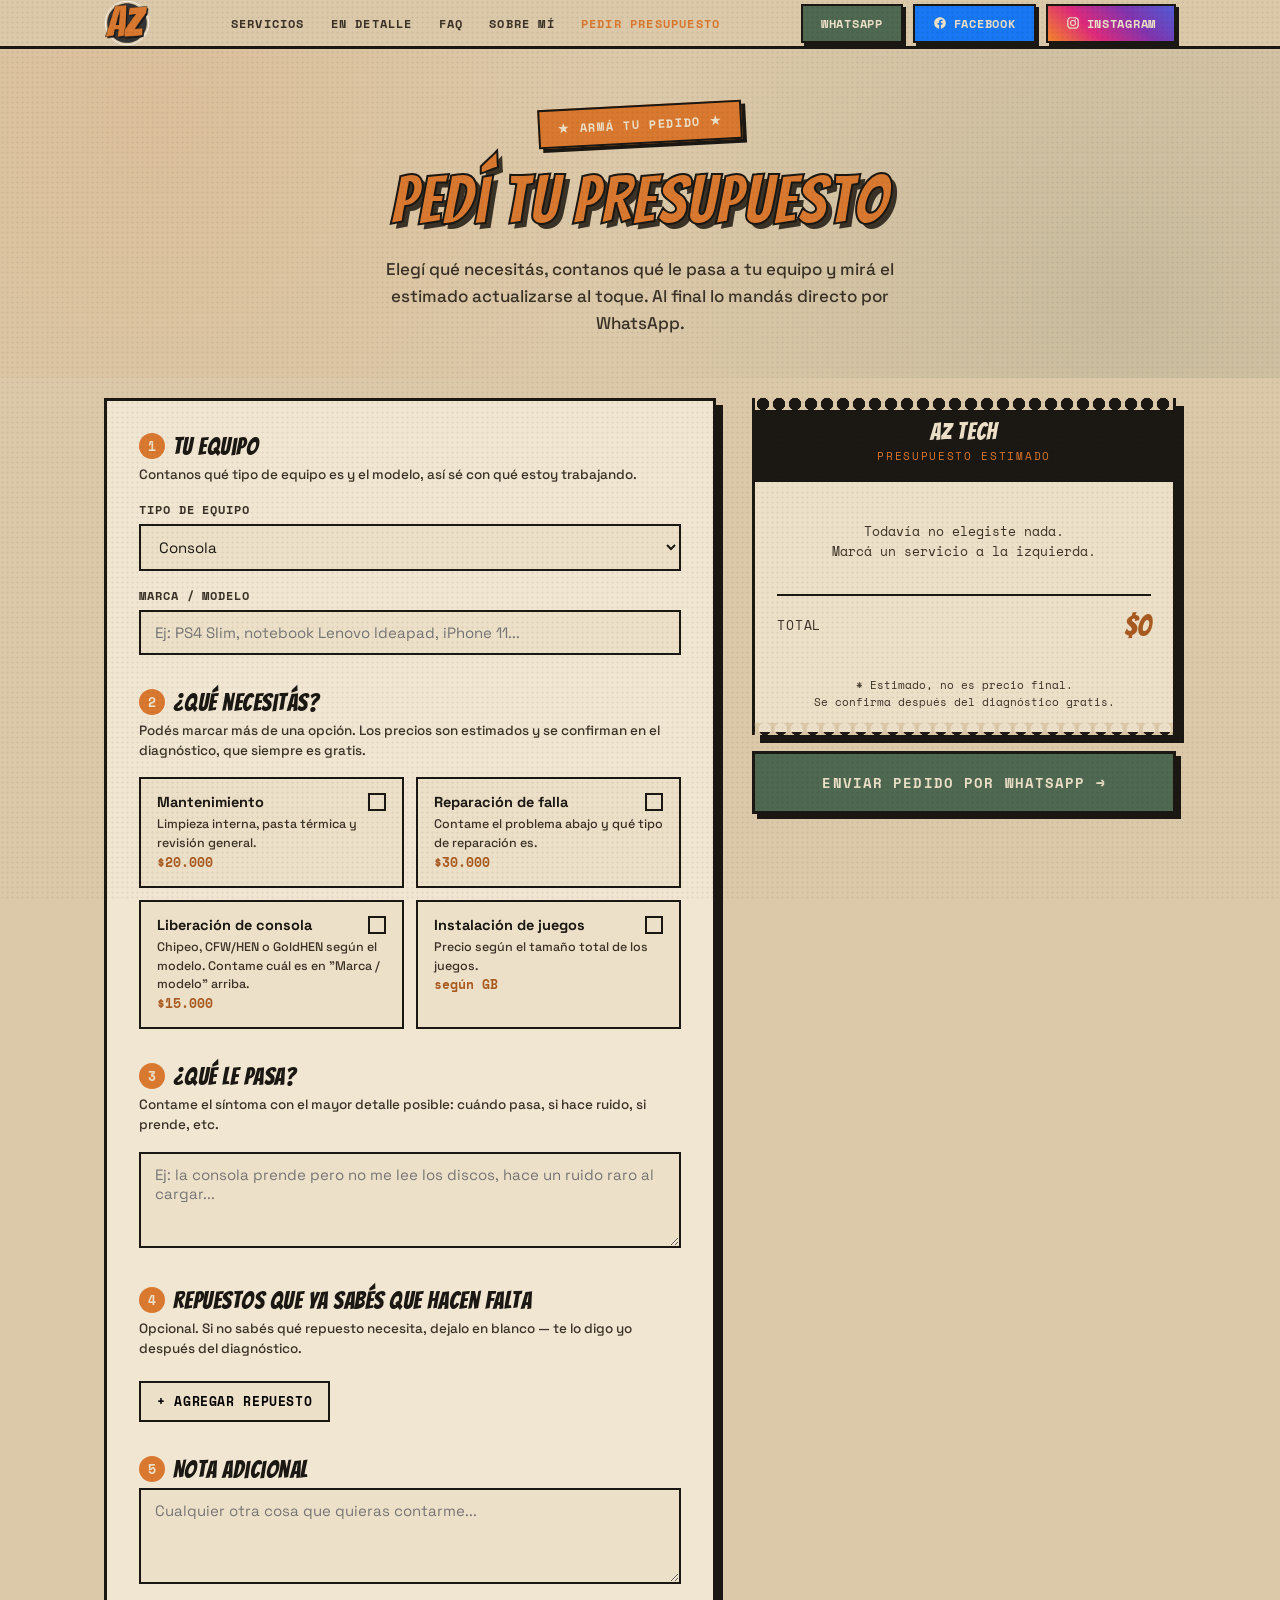
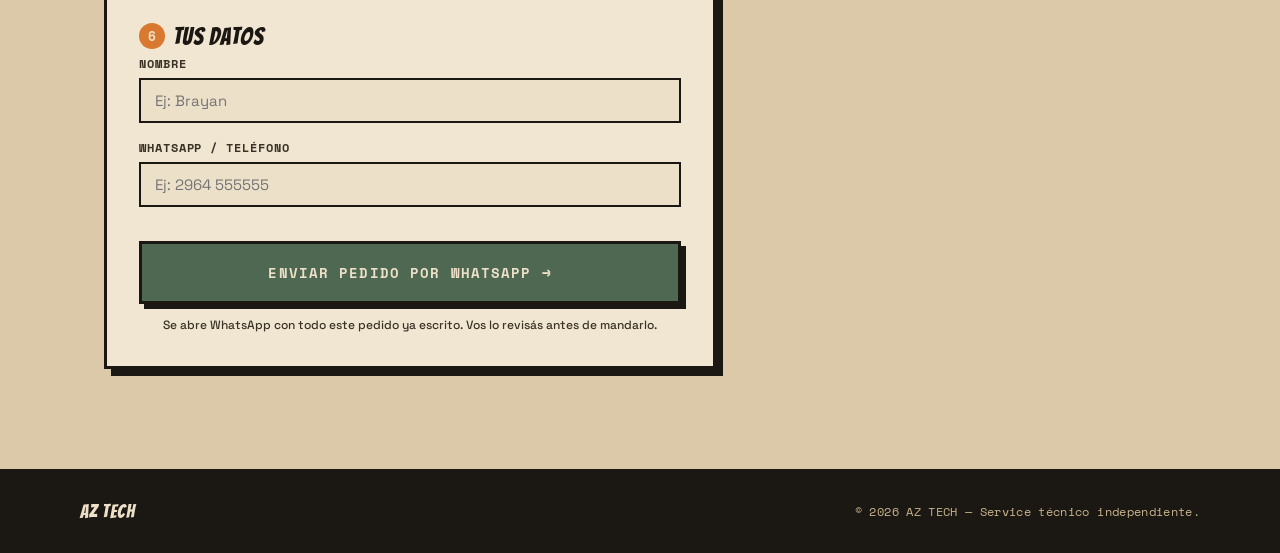
==== commit f4a6d7c7: "Modify repair pricing and remove sub-options Updated the price for repair options and removed sub-op" ====
--- a/pedido.html
+++ b/pedido.html
@@ -419,7 +419,7 @@
                 <span class="opt-check"></span>
               </div>
               <div class="opt-desc">Contame el problema abajo y qué tipo de reparación es.</div>
-              <div class="opt-price">$20.000 - $30.000</div>
+              <div class="opt-price">$30.000</div>
             </label>
 
             <label class="opt-tile" data-opt="liberacion">
@@ -441,16 +441,6 @@
               <div class="opt-desc">Precio según el tamaño total de los juegos.</div>
               <div class="opt-price">según GB</div>
             </label>
-          </div>
-
-          <!-- Sub-opciones: Reparación -->
-          <div class="sub-opts" id="sub-reparacion">
-            <label class="rf-label">¿Qué tipo de reparación es?</label>
-            <div class="radio-row" id="radios-reparacion">
-              <label class="radio-chip"><input type="radio" name="tipo-reparacion" value="simple" data-price="20000"> Repuesto simple (flex, etc.) · $20.000</label>
-              <label class="radio-chip"><input type="radio" name="tipo-reparacion" value="soldadura" data-price="30000"> Con soldadura · $30.000</label>
-              <label class="radio-chip"><input type="radio" name="tipo-reparacion" value="noseguro"> No estoy seguro · a confirmar</label>
-            </div>
           </div>
 
           <!-- Sub-opciones: Juegos -->
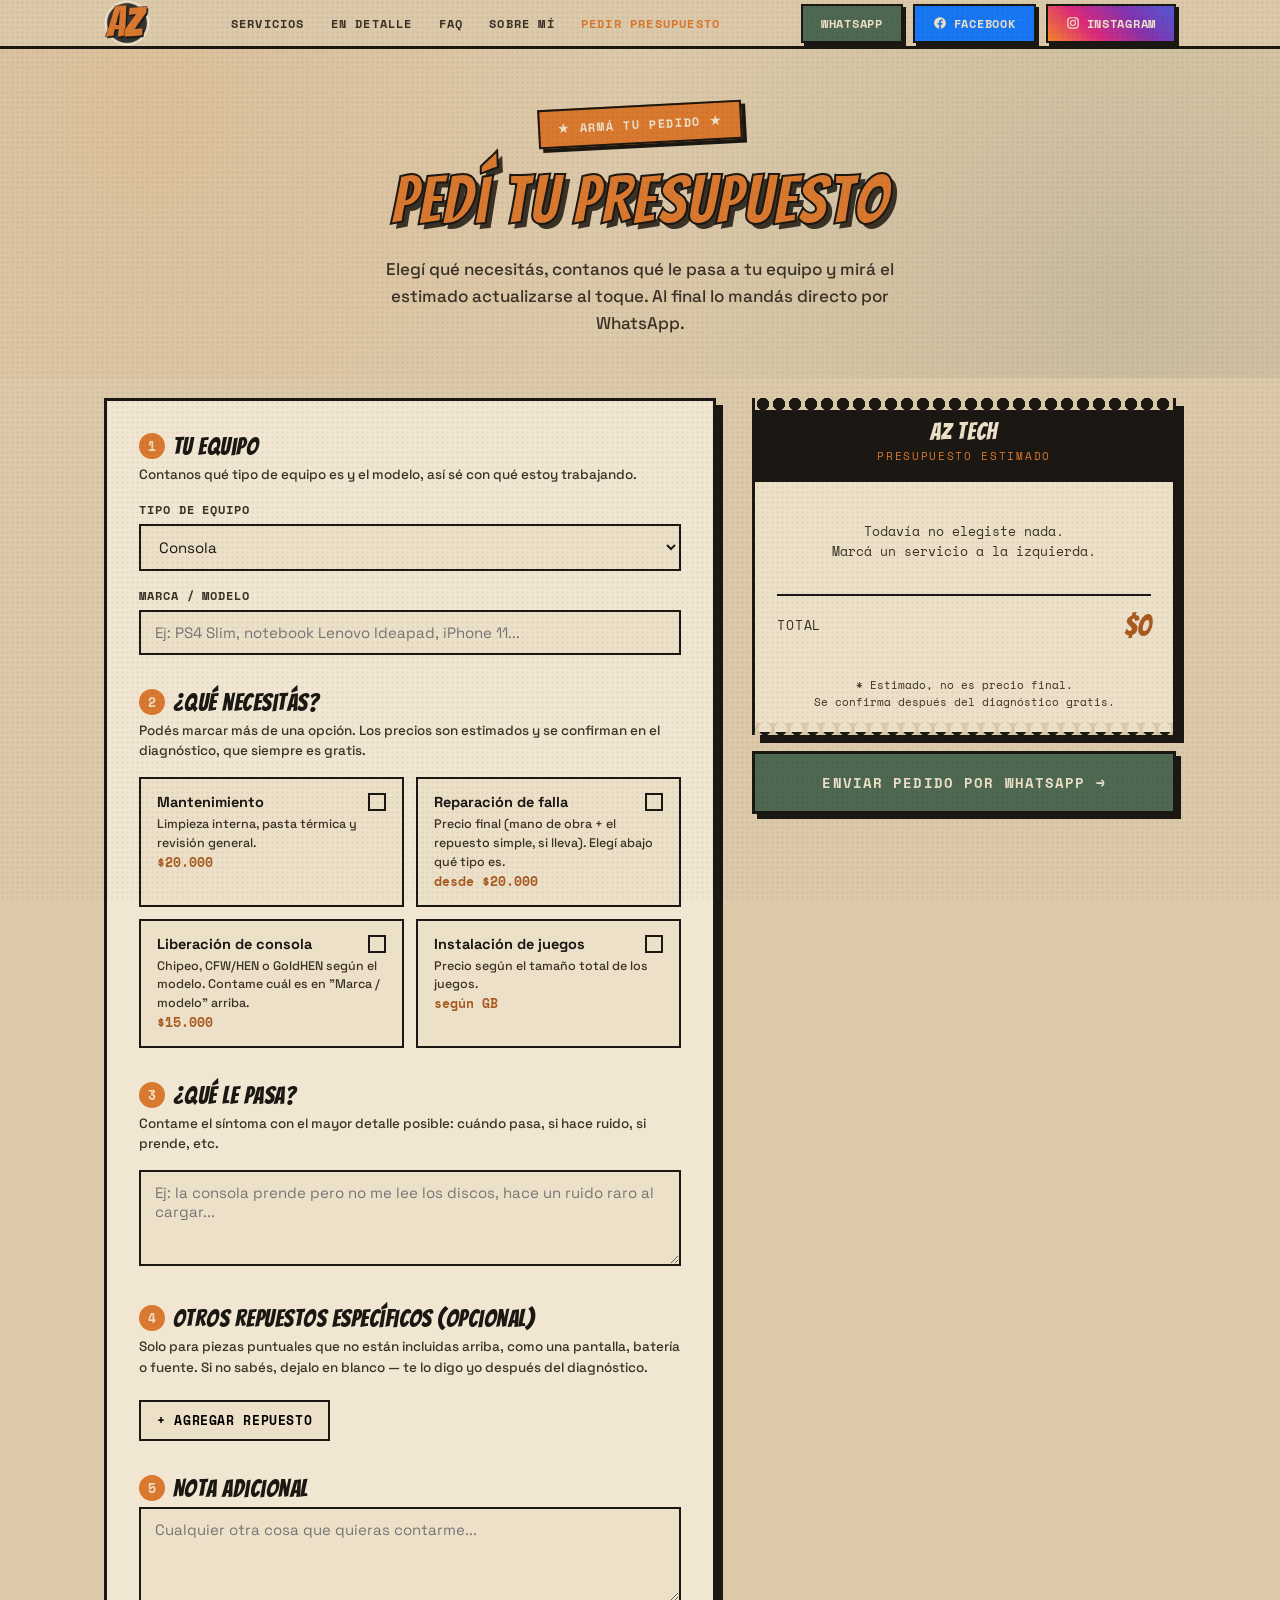
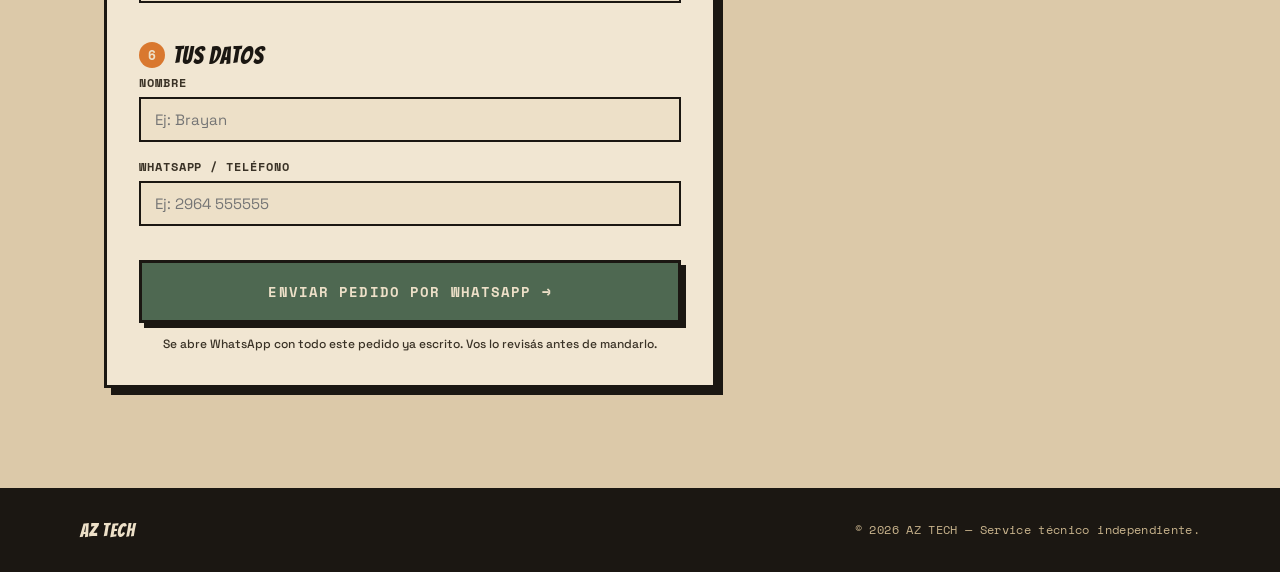
==== commit 33a463ed: "Update pedido.html" ====
--- a/pedido.html
+++ b/pedido.html
@@ -418,8 +418,8 @@
                 <span class="opt-name">Reparación de falla</span>
                 <span class="opt-check"></span>
               </div>
-              <div class="opt-desc">Contame el problema abajo y qué tipo de reparación es.</div>
-              <div class="opt-price">$30.000</div>
+              <div class="opt-desc">Precio final (mano de obra + el repuesto simple, si lleva). Elegí abajo qué tipo es.</div>
+              <div class="opt-price">desde $20.000</div>
             </label>
 
             <label class="opt-tile" data-opt="liberacion">
@@ -441,6 +441,17 @@
               <div class="opt-desc">Precio según el tamaño total de los juegos.</div>
               <div class="opt-price">según GB</div>
             </label>
+          </div>
+
+          <!-- Sub-opciones: Reparación -->
+          <div class="sub-opts" id="sub-reparacion">
+            <label class="rf-label">¿Qué tipo de reparación es?</label>
+            <div class="radio-row" id="radios-reparacion">
+              <label class="radio-chip"><input type="radio" name="tipo-reparacion" value="simple" data-price="20000"> Repuesto simple (flex, etc.) · $20.000</label>
+              <label class="radio-chip"><input type="radio" name="tipo-reparacion" value="soldadura" data-price="30000"> Con soldadura · $30.000</label>
+              <label class="radio-chip"><input type="radio" name="tipo-reparacion" value="noseguro"> No estoy seguro · a confirmar</label>
+            </div>
+            <p class="rf-hint">Este precio ya es el total (mano de obra + el repuesto chico, tipo flex o conector). Si además hace falta una pieza más cara y específica (pantalla, batería, etc.), agregala como repuesto más abajo.</p>
           </div>
 
           <!-- Sub-opciones: Juegos -->
@@ -462,8 +473,8 @@
         </div>
 
         <div class="form-section">
-          <h2><span class="fs-num">4</span>Repuestos que ya sabés que hacen falta</h2>
-          <p class="fs-sub">Opcional. Si no sabés qué repuesto necesita, dejalo en blanco — te lo digo yo después del diagnóstico.</p>
+          <h2><span class="fs-num">4</span>Otros repuestos específicos (opcional)</h2>
+          <p class="fs-sub">Solo para piezas puntuales que no están incluidas arriba, como una pantalla, batería o fuente. Si no sabés, dejalo en blanco — te lo digo yo después del diagnóstico.</p>
           <div id="repuestos-list"></div>
           <button type="button" class="add-repuesto" id="add-repuesto">+ Agregar repuesto</button>
         </div>
@@ -529,7 +540,7 @@
 (function(){
 
   // =====================================================================
-  // PRECIOS DE EJEMPLO — AJUSTÁ ESTOS NÚMEROS A LO QUE VOS COBRÁS.
+  // PRECIOS — AJUSTÁ ESTOS NÚMEROS SI EN ALGÚN MOMENTO CAMBIAN.
   // Todo lo demás del script se recalcula solo, no hace falta tocar nada más.
   // =====================================================================
 
@@ -567,8 +578,6 @@
   // ---- toggle visual de los opt-tile ----
   // El <label> ya togglea el checkbox solo (comportamiento nativo del navegador),
   // así que acá solo escuchamos el evento "change" para sincronizar estilos y el ticket.
-  // (Antes se togglaba "a mano" con click, y eso duplicaba el toggle nativo del label
-  // dejando todo marcado sin poder desmarcarlo — ese era el bug.)
   optTiles.forEach(function(tile){
     var checkbox = tile.querySelector('input[type=checkbox]');
     checkbox.addEventListener('change', function(){
@@ -792,7 +801,6 @@
     if(form.requestSubmit){
       form.requestSubmit();
     } else {
-      // fallback para navegadores viejos sin requestSubmit
       var evt = document.createEvent('Event');
       evt.initEvent('submit', true, true);
       if(form.dispatchEvent(evt)){ form.submit(); }
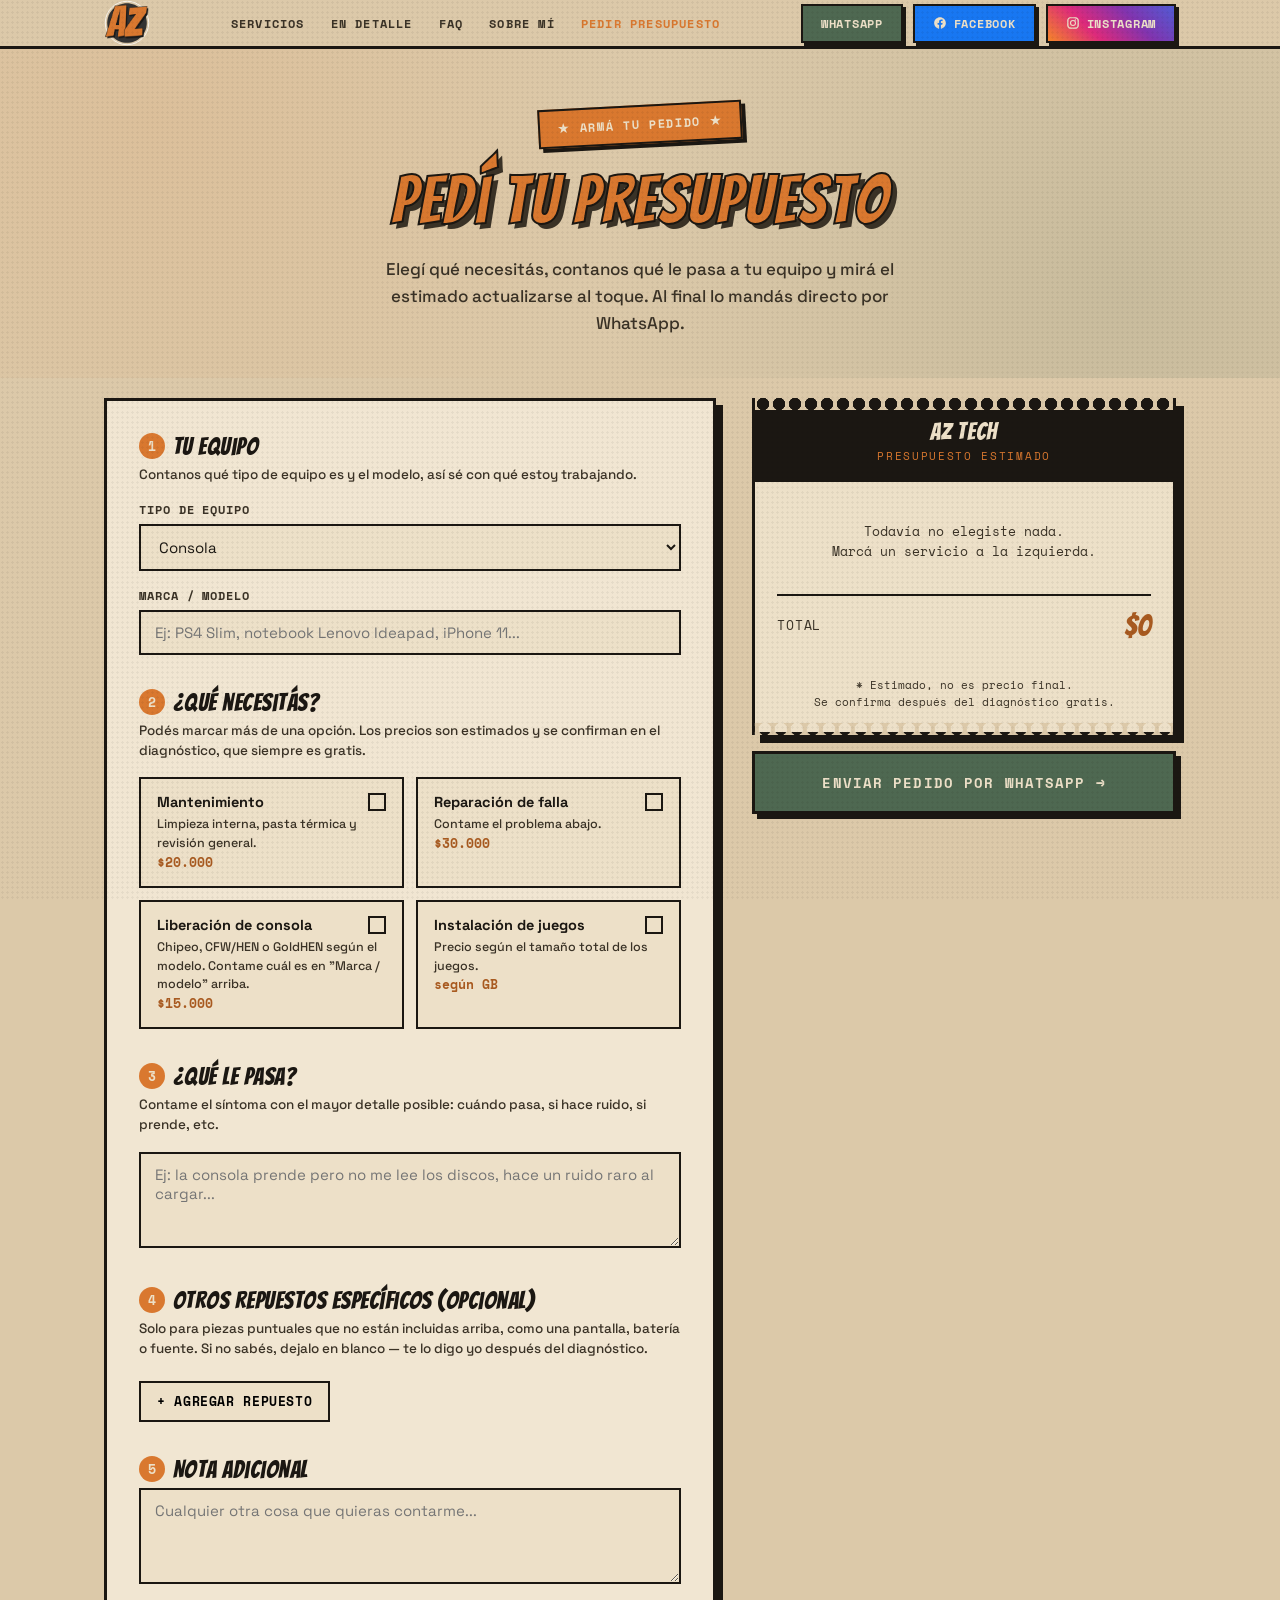
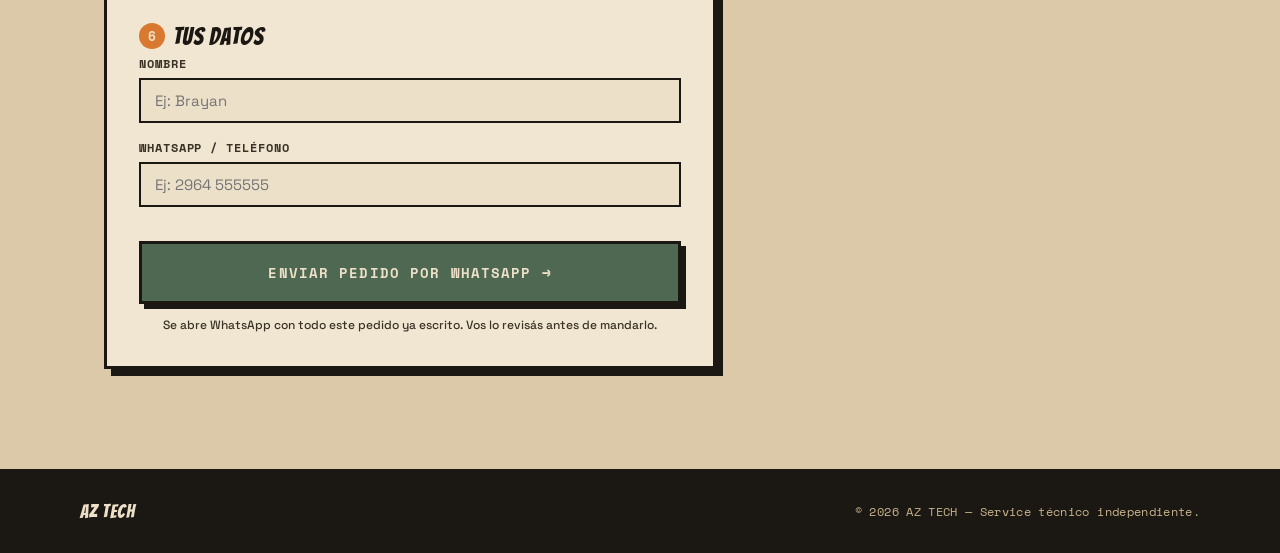
==== commit b5efb71d: "Modify repair option and remove sub-options Updated the repair option in the HTML form, changing the" ====
--- a/pedido.html
+++ b/pedido.html
@@ -413,13 +413,13 @@
             </label>
 
             <label class="opt-tile" data-opt="reparacion">
-              <input type="checkbox" data-price="0">
+              <input type="checkbox" data-price="30000">
               <div class="opt-top">
                 <span class="opt-name">Reparación de falla</span>
                 <span class="opt-check"></span>
               </div>
-              <div class="opt-desc">Precio final (mano de obra + el repuesto simple, si lleva). Elegí abajo qué tipo es.</div>
-              <div class="opt-price">desde $20.000</div>
+              <div class="opt-desc">Contame el problema abajo.</div>
+              <div class="opt-price">$30.000</div>
             </label>
 
             <label class="opt-tile" data-opt="liberacion">
@@ -441,17 +441,6 @@
               <div class="opt-desc">Precio según el tamaño total de los juegos.</div>
               <div class="opt-price">según GB</div>
             </label>
-          </div>
-
-          <!-- Sub-opciones: Reparación -->
-          <div class="sub-opts" id="sub-reparacion">
-            <label class="rf-label">¿Qué tipo de reparación es?</label>
-            <div class="radio-row" id="radios-reparacion">
-              <label class="radio-chip"><input type="radio" name="tipo-reparacion" value="simple" data-price="20000"> Repuesto simple (flex, etc.) · $20.000</label>
-              <label class="radio-chip"><input type="radio" name="tipo-reparacion" value="soldadura" data-price="30000"> Con soldadura · $30.000</label>
-              <label class="radio-chip"><input type="radio" name="tipo-reparacion" value="noseguro"> No estoy seguro · a confirmar</label>
-            </div>
-            <p class="rf-hint">Este precio ya es el total (mano de obra + el repuesto chico, tipo flex o conector). Si además hace falta una pieza más cara y específica (pantalla, batería, etc.), agregala como repuesto más abajo.</p>
           </div>
 
           <!-- Sub-opciones: Juegos -->
@@ -564,7 +553,6 @@
 
   var optTiles = Array.prototype.slice.call(document.querySelectorAll('.opt-tile'));
   var subJuegos = document.getElementById('sub-juegos');
-  var subReparacion = document.getElementById('sub-reparacion');
   var gbSlider = document.getElementById('gb-slider');
   var gbOut = document.getElementById('gb-out');
   var gbPrecioHint = document.getElementById('gb-precio-hint');
@@ -585,29 +573,9 @@
       if(tile.dataset.opt === 'juegos'){
         subJuegos.classList.toggle('visible', checkbox.checked);
       }
-      if(tile.dataset.opt === 'reparacion'){
-        subReparacion.classList.toggle('visible', checkbox.checked);
-      }
       recalcular();
     });
   });
-
-  // ---- radios de tipo de reparación (20k / 30k / no seguro) ----
-  var radiosReparacion = Array.prototype.slice.call(document.querySelectorAll('input[name="tipo-reparacion"]'));
-  radiosReparacion.forEach(function(radio){
-    radio.addEventListener('change', function(){
-      radiosReparacion.forEach(function(r){
-        r.closest('.radio-chip').classList.toggle('checked', r.checked);
-      });
-      recalcular();
-    });
-  });
-
-  function precioReparacionElegida(){
-    var elegido = radiosReparacion.filter(function(r){ return r.checked; })[0];
-    if(!elegido || !elegido.dataset.price) return null;
-    return parseInt(elegido.dataset.price, 10);
-  }
 
   // ---- cantidad de juegos ----
   function actualizarGB(){
@@ -655,12 +623,9 @@
         lineas.push({ nombre: nombre, precio: p });
         total += p;
       } else if(opt === 'reparacion'){
-        var precioRep = precioReparacionElegida();
-        var etiquetaRep = nombre;
-        var elegidoRep = radiosReparacion.filter(function(r){ return r.checked; })[0];
-        if(elegidoRep) etiquetaRep += ' (' + elegidoRep.parentElement.textContent.split('·')[0].trim() + ')';
-        lineas.push({ nombre: etiquetaRep, precio: precioRep, nota: precioRep === null ? 'a confirmar' : null });
-        if(precioRep !== null) total += precioRep;
+        var pRep = parseInt(checkbox.dataset.price, 10);
+        lineas.push({ nombre: nombre, precio: pRep });
+        total += pRep;
       } else if(opt === 'liberacion'){
         var pLib = parseInt(checkbox.dataset.price, 10);
         lineas.push({ nombre: nombre, precio: pLib });
@@ -758,11 +723,9 @@
         lineas.push('- ' + nombreOpt + ': ' + money(p));
         total += p;
       } else if(opt === 'reparacion'){
-        var precioRep2 = precioReparacionElegida();
-        var elegidoRep2 = radiosReparacion.filter(function(r){ return r.checked; })[0];
-        var etiquetaRep2 = nombreOpt + (elegidoRep2 ? ' (' + elegidoRep2.parentElement.textContent.split('·')[0].trim() + ')' : '');
-        lineas.push('- ' + etiquetaRep2 + ': ' + (precioRep2 === null ? 'a confirmar' : money(precioRep2)));
-        if(precioRep2 !== null) total += precioRep2;
+        var pRep2 = parseInt(checkbox.dataset.price, 10);
+        lineas.push('- ' + nombreOpt + ': ' + money(pRep2));
+        total += pRep2;
       } else if(opt === 'liberacion'){
         var pLib2 = parseInt(checkbox.dataset.price, 10);
         lineas.push('- ' + nombreOpt + ': ' + money(pLib2));
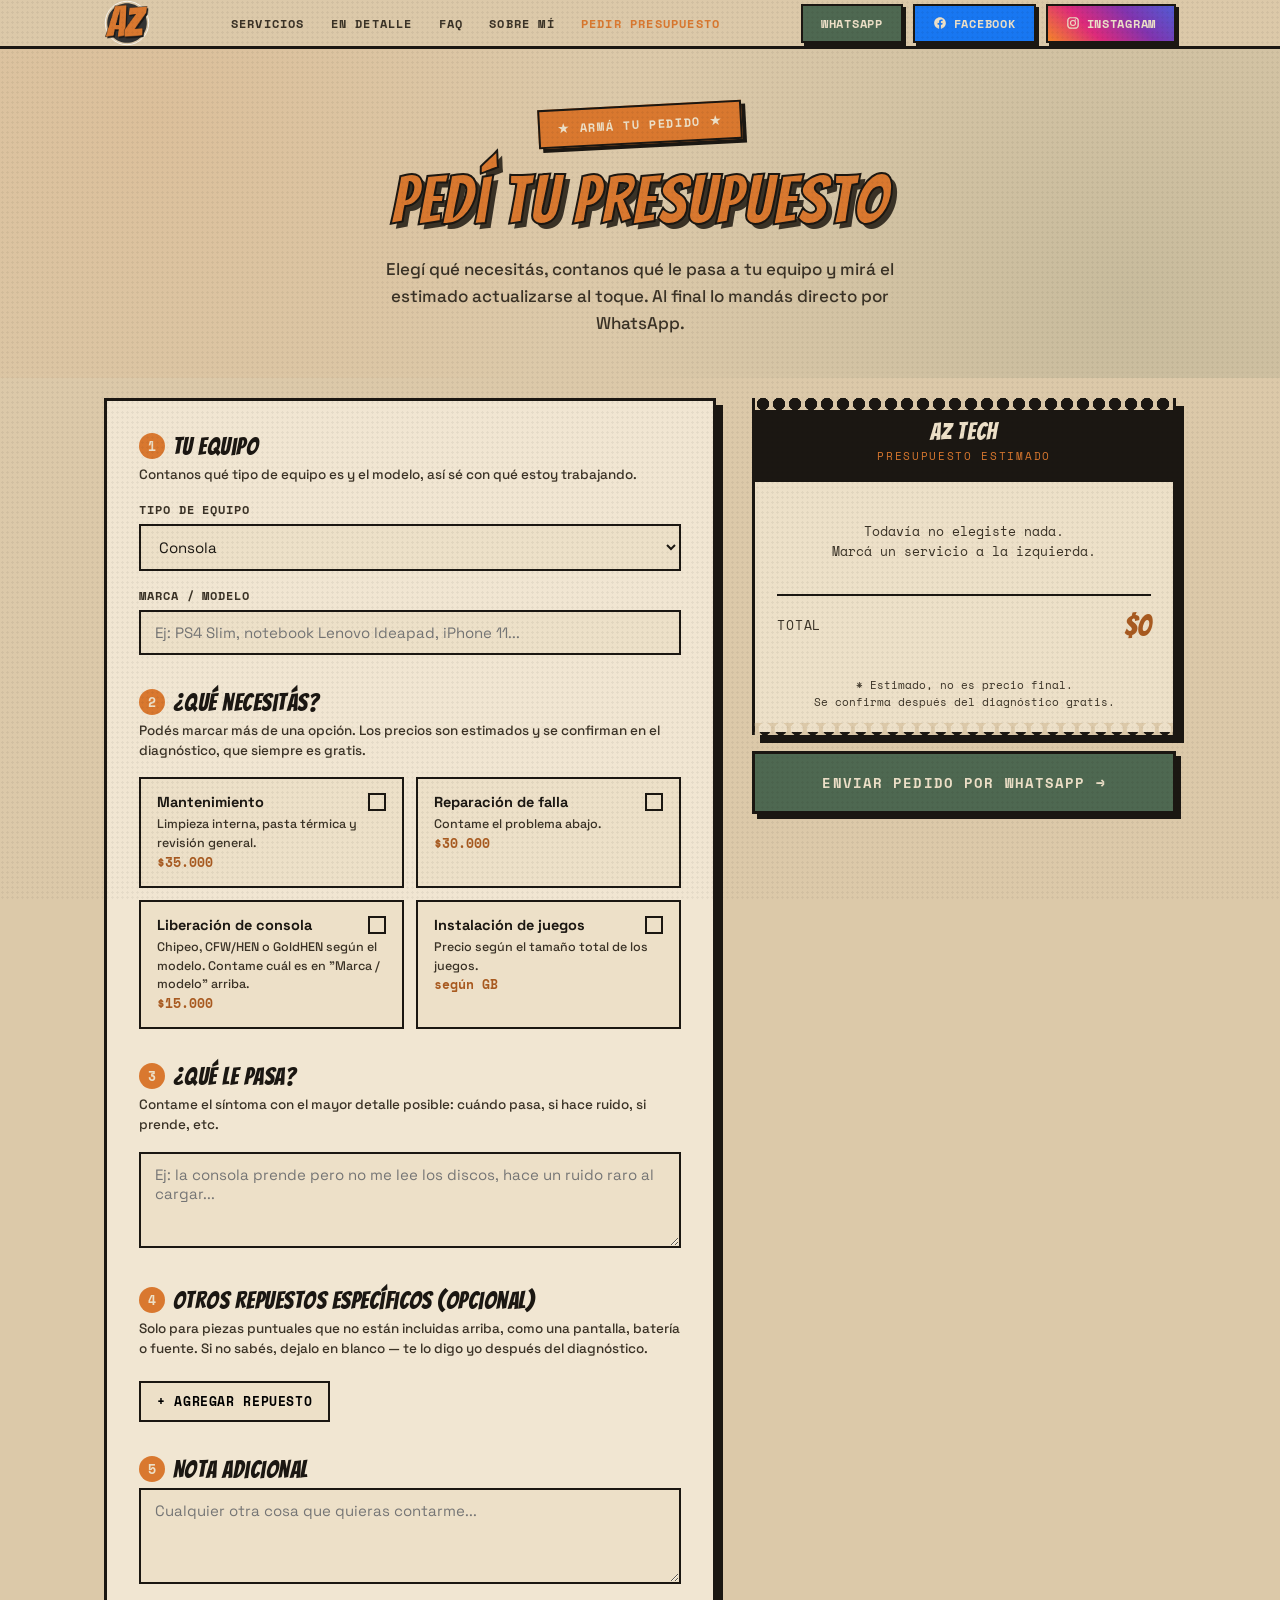
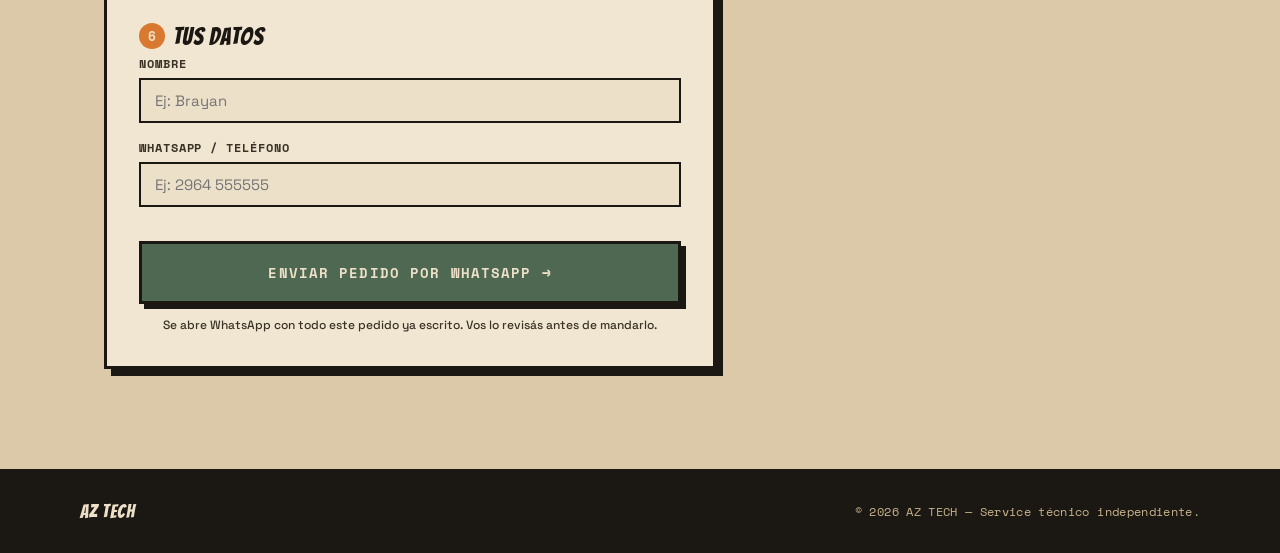
==== commit e5e50df4: "Update pedido.html" ====
--- a/pedido.html
+++ b/pedido.html
@@ -403,13 +403,13 @@
 
           <div class="opt-grid">
             <label class="opt-tile" data-opt="mantenimiento">
-              <input type="checkbox" data-price="20000">
+              <input type="checkbox" data-price="35000">
               <div class="opt-top">
                 <span class="opt-name">Mantenimiento</span>
                 <span class="opt-check"></span>
               </div>
               <div class="opt-desc">Limpieza interna, pasta térmica y revisión general.</div>
-              <div class="opt-price">$20.000</div>
+              <div class="opt-price">$35.000</div>
             </label>
 
             <label class="opt-tile" data-opt="reparacion">
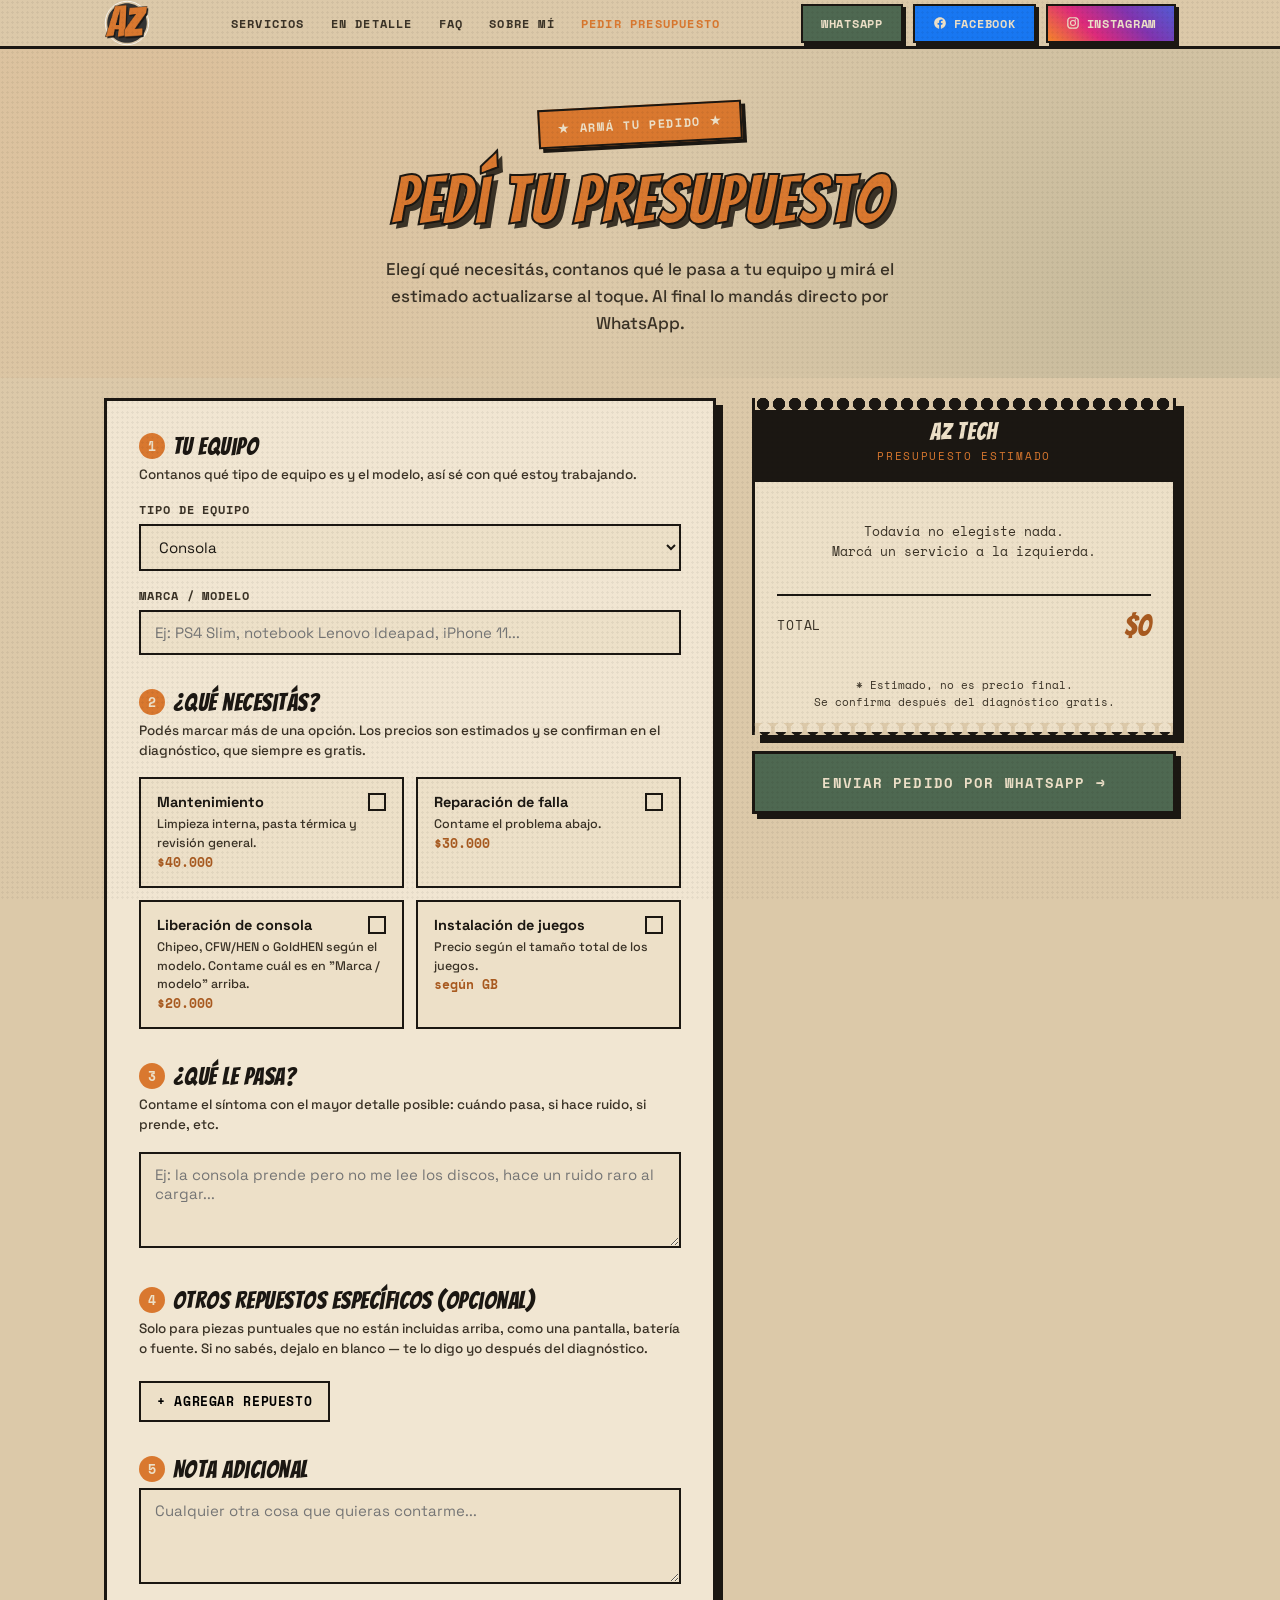
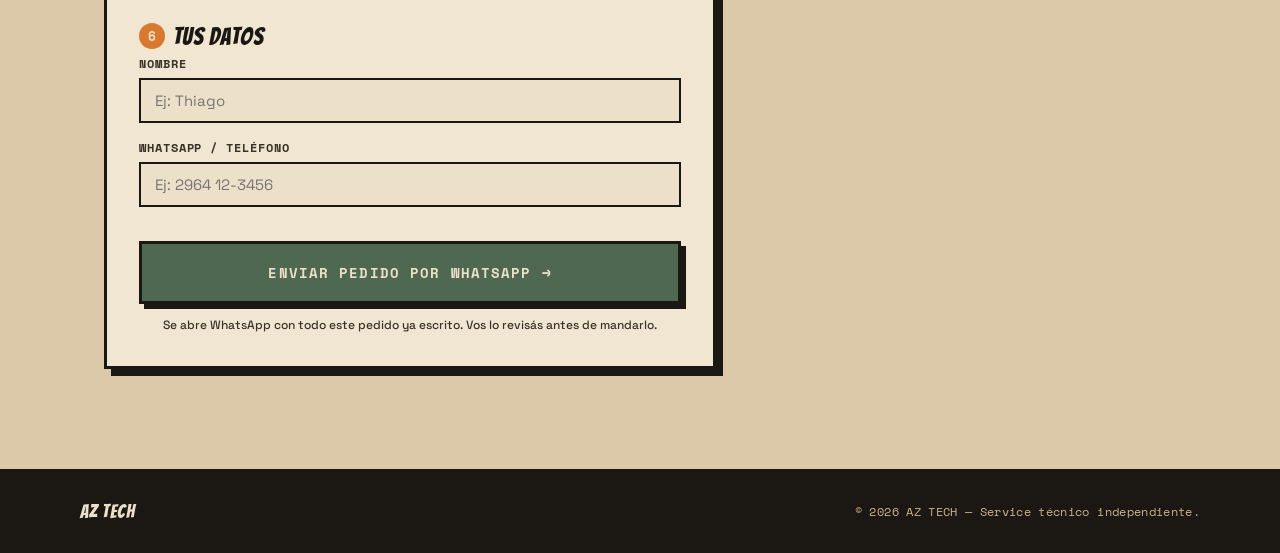
==== commit 925b3273: "Update pedido.html" ====
--- a/pedido.html
+++ b/pedido.html
@@ -409,7 +409,7 @@
                 <span class="opt-check"></span>
               </div>
               <div class="opt-desc">Limpieza interna, pasta térmica y revisión general.</div>
-              <div class="opt-price">$35.000</div>
+              <div class="opt-price">$40.000</div>
             </label>
 
             <label class="opt-tile" data-opt="reparacion">
@@ -429,7 +429,7 @@
                 <span class="opt-check"></span>
               </div>
               <div class="opt-desc">Chipeo, CFW/HEN o GoldHEN según el modelo. Contame cuál es en "Marca / modelo" arriba.</div>
-              <div class="opt-price">$15.000</div>
+              <div class="opt-price">$20.000</div>
             </label>
 
             <label class="opt-tile" data-opt="juegos">
@@ -450,8 +450,8 @@
               <input type="range" id="gb-slider" min="1" max="30" value="1" step="1">
               <span class="gb-out" id="gb-out">1 juego</span>
             </div>
-            <p class="rf-hint" id="gb-precio-hint">$4.000 c/u = $4.000</p>
-            <p class="rf-hint">Cuantos más juegos, menos sale cada uno: 1 = $4.000 c/u · 5+ = $3.000 c/u · 10+ = $2.500 c/u · 20+ = $2.000 c/u.</p>
+            <p class="rf-hint" id="gb-precio-hint">$10.000 c/u = $10.000</p>
+            <p class="rf-hint">Cuantos más juegos, menos sale cada uno: 1 = $10.000 · 5+ = $30.000 · 10+ = $80.000 · 20+ = $150.000.</p>
           </div>
         </div>
 
@@ -476,10 +476,10 @@
         <div class="form-section">
           <h2><span class="fs-num">6</span>Tus datos</h2>
           <label class="rf-label" for="pedido-nombre">Nombre</label>
-          <input class="rf-input" type="text" id="pedido-nombre" placeholder="Ej: Brayan" required>
+          <input class="rf-input" type="text" id="pedido-nombre" placeholder="Ej: Thiago" required>
 
           <label class="rf-label" for="pedido-tel">WhatsApp / teléfono</label>
-          <input class="rf-input" type="text" id="pedido-tel" placeholder="Ej: 2964 555555">
+          <input class="rf-input" type="text" id="pedido-tel" placeholder="Ej: 2964 12-3456">
         </div>
 
         <button type="submit" class="btn-primary submit-btn" id="btn-enviar-pedido">
@@ -539,10 +539,10 @@
   //   10 a 19 juegos -> $2.500 c/u
   //   20 o más       -> $2.000 c/u
   function precioPorJuego(cant){
-    if(cant >= 20) return 2000;
-    if(cant >= 10) return 2500;
-    if(cant >= 5) return 3000;
-    return 4000;
+    if(cant >= 20) return 7500;
+    if(cant >= 10) return 8000;
+    if(cant >= 5) return 6000;
+    return 10000;
   }
 
   var form = document.getElementById('pedido-form');
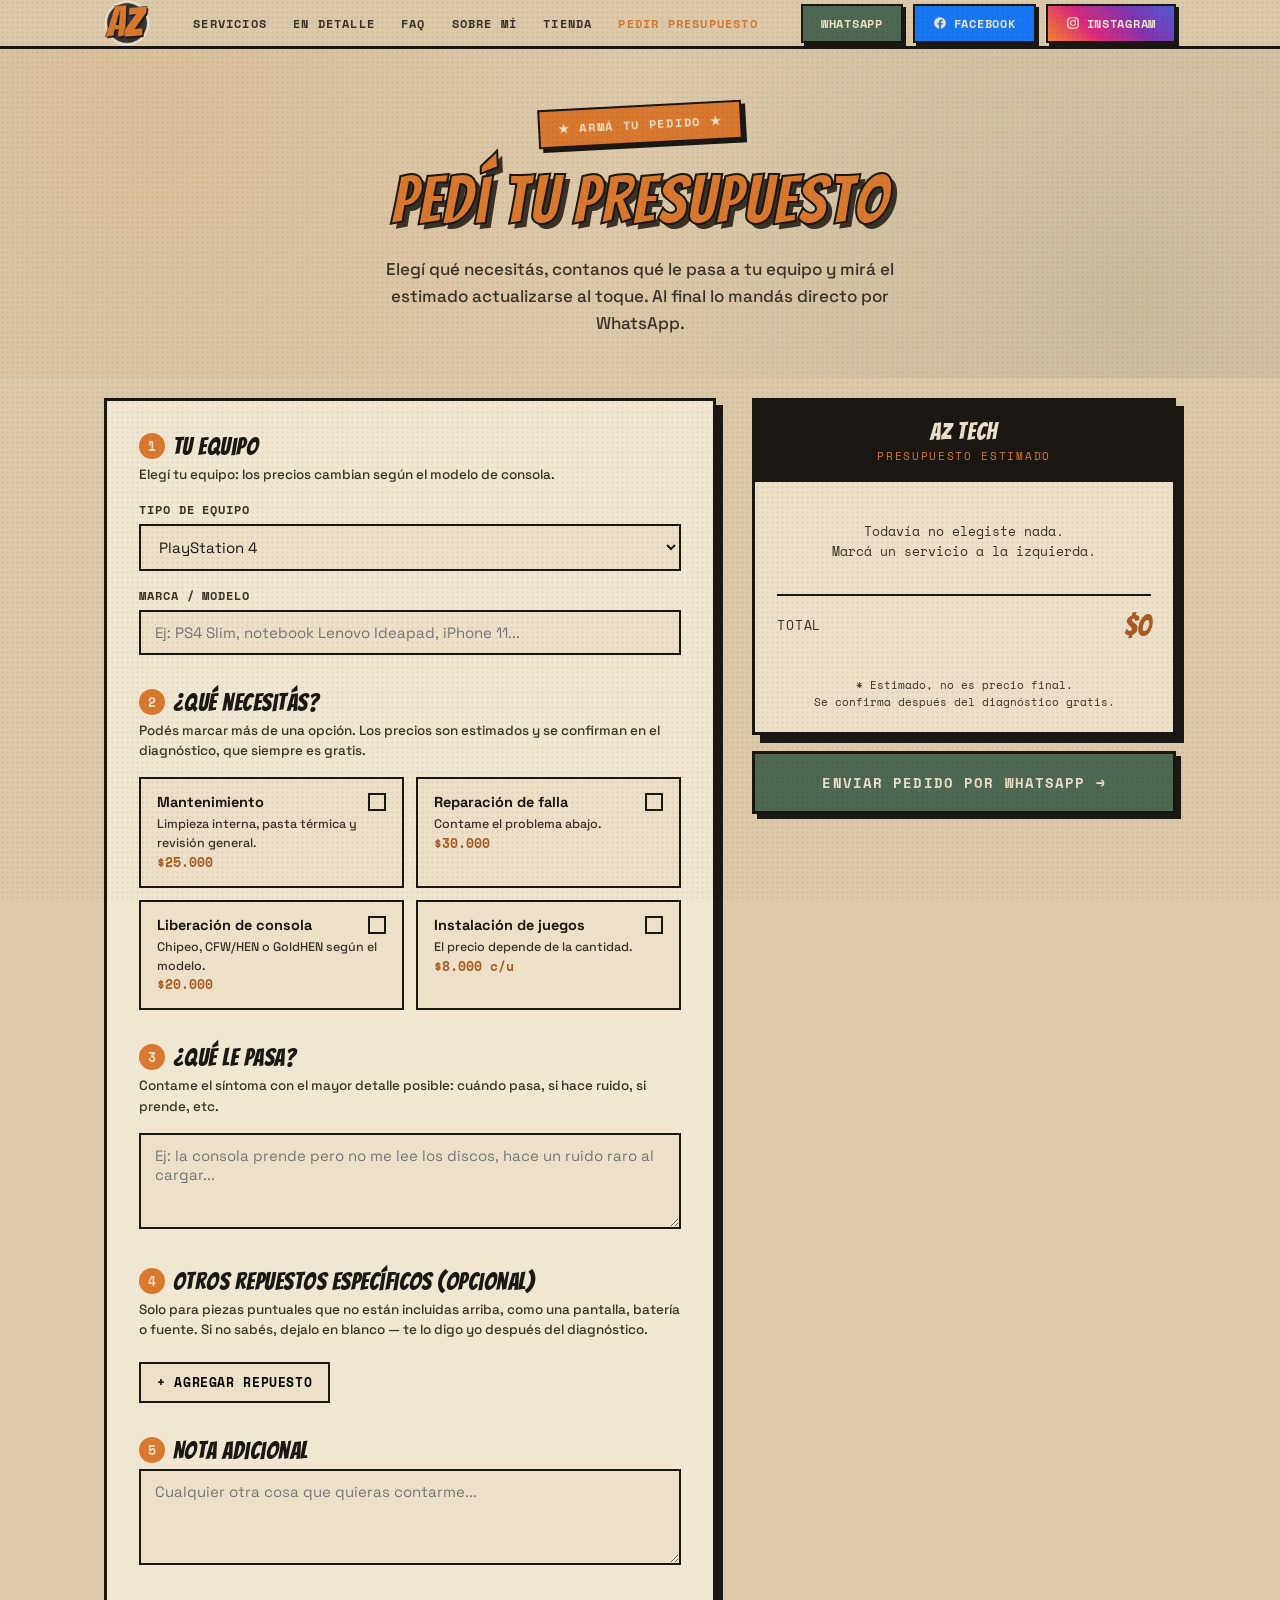
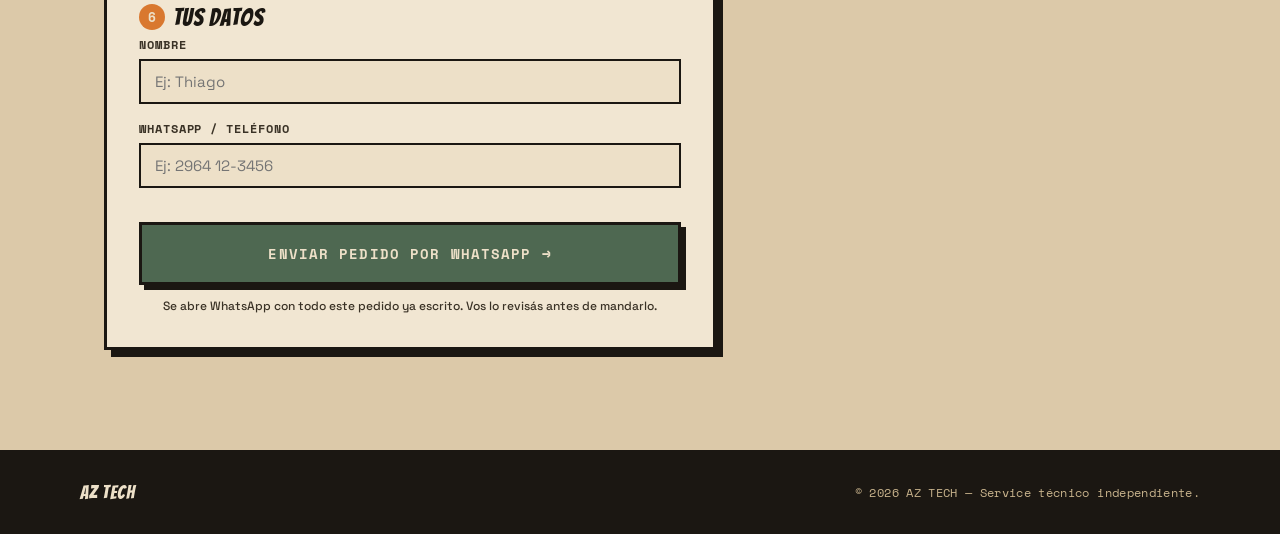
==== commit f745af91: "Update pedido.html" ====
--- a/pedido.html
+++ b/pedido.html
@@ -22,6 +22,7 @@
     --green-dk:#354A39;
     --paper:#F1E6D2;
     --fb-blue:#1877F2;
+    --fb-blue-dk:#0F5AC7;
   }
 
   *{box-sizing:border-box; margin:0; padding:0;}
@@ -68,13 +69,88 @@
     letter-spacing:0.02em;
   }
 
+  /* thick-border comic card mixin via class */
   .ink-card{
     border:3px solid var(--ink);
     box-shadow:7px 7px 0 var(--ink);
     background:var(--paper);
   }
 
-  /* ---------- NAV (idéntico al de index) ---------- */
+  /* ==================================================================
+     INTRO SPLASH — rápida: fondo naranja girando + logo que aparece
+     chiquito, pega un salto grande, y se achica de nuevo. Todo en
+     poco más de un segundo.
+     ================================================================== */
+  #intro-splash{
+    position:fixed;
+    inset:0;
+    z-index:9999;
+    background:var(--orange);
+    display:flex;
+    align-items:center;
+    justify-content:center;
+    overflow:hidden;
+    animation: introOut .3s ease forwards;
+    animation-delay:1.05s;
+  }
+  #intro-splash .spin-bg{
+    position:absolute;
+    width:260vmax;
+    height:260vmax;
+    left:50%; top:50%;
+    margin-left:-130vmax;
+    margin-top:-130vmax;
+    background:
+      repeating-conic-gradient(
+        var(--ink) 0deg 12deg,
+        transparent 12deg 30deg
+      );
+    opacity:0.16;
+    animation: spinBg 1.3s cubic-bezier(.3,0,.4,1) forwards;
+  }
+  @keyframes spinBg{
+    0%{   transform:rotate(0deg)   scale(0.3); opacity:0; }
+    12%{  opacity:.16; }
+    100%{ transform:rotate(650deg) scale(1);   opacity:.16; }
+  }
+
+  #intro-splash .intro-logo{
+    position:relative;
+    z-index:2;
+    width:min(50vw, 280px);
+    height:auto;
+    opacity:0;
+    filter:drop-shadow(0 8px 0 rgba(0,0,0,0.25));
+    animation: logoBeat 1.1s cubic-bezier(.37,0,.63,1) forwards;
+  }
+
+  @keyframes logoBeat{
+    0%{   transform:scale(0.12); opacity:0; }
+    12%{  opacity:1; }
+    50%{  transform:scale(1.3);  opacity:1; }
+    88%{  opacity:1; }
+    100%{ transform:scale(0.12); opacity:0; }
+  }
+
+  @keyframes introOut{
+    0%{   opacity:1; visibility:visible; }
+    100%{ opacity:0; visibility:hidden; pointer-events:none; }
+  }
+
+  #intro-splash.skip-now{
+    animation: introOut .3s ease forwards !important;
+    animation-delay:0s !important;
+  }
+  #intro-splash.skip-now .intro-logo,
+  #intro-splash.skip-now .spin-bg{ animation:none; opacity:0; }
+
+  @media (prefers-reduced-motion: reduce){
+    #intro-splash{ animation:introOut .01s linear forwards; animation-delay:0s; }
+    #intro-splash .spin-bg{ display:none; }
+    #intro-splash .intro-logo{ animation:none; opacity:1; }
+  }
+
+  /* ---------- NAV ---------- */
   header{
     position:sticky; top:0; z-index:100;
     background:var(--cream);
@@ -91,254 +167,787 @@
     color:var(--ink);
     display:flex; align-items:center; gap:10px;
   }
-  .brand-logo{ height:46px; width:auto; display:block; transition:transform .25s ease; }
-  .brand:hover .brand-logo{ transform:scale(1.08) rotate(-4deg); }
+  .brand .badge-dot{
+    width:16px; height:16px; border-radius:50%;
+    background:var(--orange);
+    border:2px solid var(--ink);
+  }
+  .brand-logo{
+    height:46px;
+    width:auto;
+    display:block;
+    transition:transform .25s ease;
+  }
+  .brand:hover .brand-logo{
+    transform:scale(1.08) rotate(-4deg);
+  }
+  .brand:active .brand-logo{
+    transform:scale(0.94) rotate(2deg);
+  }
   .navlinks{
-    display:flex; gap:26px; justify-content:center;
-    font-family:'Space Mono', monospace; font-weight:700;
+    display:flex; gap:26px;
+    justify-content:center;
+    font-family:'Space Mono', monospace;
+    font-weight:700;
     font-size:12px; letter-spacing:0.1em; text-transform:uppercase;
     color:var(--ink-soft);
   }
   .navlinks a{transition:color .15s;}
-  .navlinks a:hover, .navlinks a.current{color:var(--orange);}
-  .nav-ctas{ display:flex; align-items:center; gap:10px; flex-wrap:wrap; justify-content:flex-end; }
+  .navlinks a:hover{color:var(--orange);}
+  .nav-ctas{
+    display:flex; align-items:center; gap:10px; flex-wrap:wrap; justify-content:flex-end;
+  }
   .nav-cta{
-    font-family:'Space Mono', monospace; font-weight:700; font-size:12px;
-    letter-spacing:0.06em; text-transform:uppercase;
-    padding:9px 18px; background:var(--green); color:var(--cream-lt);
-    border:2.5px solid var(--ink); box-shadow:3px 3px 0 var(--ink);
+    font-family:'Space Mono', monospace;
+    font-weight:700; font-size:12px; letter-spacing:0.06em; text-transform:uppercase;
+    padding:9px 18px;
+    background:var(--green);
+    color:var(--cream-lt);
+    border:2.5px solid var(--ink);
+    box-shadow:3px 3px 0 var(--ink);
     transition:transform .12s, box-shadow .12s;
     display:inline-flex; align-items:center; gap:7px;
   }
   .nav-cta:hover{transform:translate(-2px,-2px); box-shadow:5px 5px 0 var(--ink);}
-  .nav-cta.fb{ background:var(--fb-blue); }
-  .nav-cta.ig{ background:linear-gradient(45deg, #F58529, #DD2A7B, #8134AF, #515BD4); }
+  .nav-cta.fb{
+    background:var(--fb-blue);
+  }
+  .nav-cta.ig{
+    background:linear-gradient(45deg, #F58529, #DD2A7B, #8134AF, #515BD4);
+  }
   @media (max-width:760px){ .navlinks{display:none;} }
   @media (max-width:480px){ .nav-cta span.txt{display:none;} .nav-cta{padding:9px 12px;} }
 
-  /* ---------- HERO chica ---------- */
-  .pedido-hero{
-    padding:56px 0 40px;
+  /* ---------- HERO ---------- */
+  .hero{
+    position:relative;
+
+    display:flex;
+    justify-content:center;
+    align-items:flex-start;
+    padding:24px 0 90px;
+
     text-align:center;
+    overflow:hidden;
+
     background:
       radial-gradient(circle at 12% 20%, rgba(217,120,47,.12), transparent 40%),
       radial-gradient(circle at 88% 75%, rgba(78,104,81,.14), transparent 45%),
       var(--cream);
   }
-  .pedido-hero .hero-sticker{
+  .hero .wrap{
+    position:relative;
+    z-index:2;
+
+    display:flex;
+    flex-direction:column;
+    align-items:center;
+  }
+  .hero .burst{
+    position:absolute; top:-120px; left:50%; transform:translateX(-50%);
+    width:640px; height:640px;
+    background:
+      repeating-conic-gradient(var(--ink) 0deg 4deg, transparent 4deg 16deg);
+    opacity:0.06;
+    border-radius:50%;
+    pointer-events:none;
+  }
+  .hero-sticker{
+    position:relative; z-index:2;
     display:inline-block;
-    font-family:'Space Mono', monospace; font-weight:700; font-size:12px;
-    letter-spacing:0.14em; text-transform:uppercase;
-    background:var(--orange); color:var(--cream-lt);
-    padding:9px 18px; border:2.5px solid var(--ink); box-shadow:4px 4px 0 var(--ink);
-    transform:rotate(-3deg); margin-bottom:20px;
-  }
-  .pedido-hero h1{
-    font-size:clamp(38px, 7vw, 68px); color:var(--orange);
-    -webkit-text-stroke:2px var(--ink); text-shadow:5px 5px 0 var(--ink-soft);
-  }
-  .pedido-hero p{
-    max-width:560px; margin:20px auto 0; font-size:17px; color:var(--ink-soft); line-height:1.6;
-  }
-
-  /* ---------- FORM LAYOUT ---------- */
-  .pedido-main{ padding:20px 0 100px; }
-  .pedido-grid{
-    display:grid;
-    grid-template-columns:1.3fr 0.9fr;
-    gap:36px;
-    align-items:start;
-  }
-  @media (max-width:940px){ .pedido-grid{grid-template-columns:1fr;} }
-
-  .form-panel{ padding:32px; }
-  .form-section{ margin-bottom:34px; }
-  .form-section:last-child{ margin-bottom:0; }
-  .form-section h2{
-    font-size:24px; color:var(--ink); margin-bottom:6px;
-  }
-  .form-section .fs-sub{
-    font-size:13.5px; color:var(--ink-soft); margin-bottom:16px; line-height:1.5;
-  }
-  .fs-num{
-    display:inline-flex; align-items:center; justify-content:center;
-    width:26px; height:26px; border-radius:50%;
-    background:var(--orange); color:var(--cream-lt);
-    font-family:'Space Mono', monospace; font-weight:700; font-size:13px;
-    margin-right:8px; vertical-align:middle;
-  }
-
-  .rf-label{
-    display:block; font-family:'Space Mono', monospace; font-weight:700;
-    font-size:11.5px; letter-spacing:0.08em; text-transform:uppercase;
-    color:var(--ink-soft); margin:16px 0 6px;
-  }
-  .rf-label:first-of-type{ margin-top:0; }
-  .rf-input, select.rf-input{
-    width:100%; font-family:'Space Grotesk', sans-serif; font-size:15px; color:var(--ink);
-    background:var(--cream-lt); border:2.5px solid var(--ink); padding:11px 14px; resize:vertical;
-  }
-  .rf-input:focus{ outline:3px solid var(--orange); outline-offset:1px; }
-  .rf-hint{ font-size:12px; color:var(--ink-soft); margin-top:6px; line-height:1.5; }
-
-  /* checkbox tiles */
-  .opt-grid{ display:grid; grid-template-columns:repeat(2,1fr); gap:12px; }
-  @media (max-width:520px){ .opt-grid{grid-template-columns:1fr;} }
-  .opt-tile{
+    font-family:'Space Mono', monospace;
+    font-weight:700;
+    font-size:12px;
+    letter-spacing:0.14em;
+    text-transform:uppercase;
+    background:var(--orange);
+    color:var(--cream-lt);
+    padding:9px 18px;
+    border:2.5px solid var(--ink);
+    box-shadow:4px 4px 0 var(--ink);
+    transform:rotate(-3deg);
+    margin-bottom:22px;
+  }
+  .hero h1{
+    position:relative; z-index:2;
+    font-size:clamp(58px, 12vw, 128px);
+    line-height:0.9;
+    color:var(--orange);
+    -webkit-text-stroke:2px var(--ink);
+    text-shadow:
+      6px 6px 0 var(--ink-soft);
+  }
+  .hero .sub{
+    position:relative; z-index:2;
+    margin-top:26px;
+    font-family:'Space Mono', monospace;
+    font-weight:700;
+    font-size:14px;
+    letter-spacing:0.3em;
+    text-transform:uppercase;
+    color:var(--green-dk);
+  }
+  .hero p.lead{
+    position:relative; z-index:2;
+    max-width:540px; margin:36px auto 0;
+    font-size:19px; color:var(--ink-soft); line-height:1.55;
+  }
+  .hero .ctas{
+    position:relative; z-index:2;
+    margin-top:22px;
+    display:flex; gap:18px; justify-content:center; flex-wrap:wrap;
+  }
+  .btn-primary{
+    font-family:'Space Mono', monospace;
+    font-weight:700; font-size:13.5px; letter-spacing:0.08em; text-transform:uppercase;
+    padding:17px 32px;
+    background:var(--orange);
+    color:var(--cream-lt);
+    border:3px solid var(--ink);
+    box-shadow:5px 5px 0 var(--ink);
+    display:inline-flex; align-items:center; gap:10px;
+    transition:transform .12s, box-shadow .12s;
+  }
+  .btn-primary:hover{transform:translate(-3px,-3px); box-shadow:8px 8px 0 var(--ink);}
+  .btn-ghost{
+    font-family:'Space Mono', monospace;
+    font-weight:700; font-size:13.5px; letter-spacing:0.08em; text-transform:uppercase;
+    padding:17px 32px;
+    background:var(--cream-lt);
+    color:var(--ink);
+    border:3px solid var(--ink);
+    box-shadow:5px 5px 0 var(--ink);
+    transition:transform .12s, box-shadow .12s;
+  }
+  .btn-ghost:hover{transform:translate(-3px,-3px); box-shadow:8px 8px 0 var(--ink);}
+
+  /* ---------- SECTION shared ---------- */
+  section{padding:96px 0;}
+  .sec-head{max-width:640px; margin-bottom:52px;}
+  .sec-head h2{
+    font-size:clamp(34px,5.5vw,52px);
+    margin-top:12px;
+    color:var(--ink);
+  }
+  .sec-head p{margin-top:14px; font-size:17px; color:var(--ink-soft); line-height:1.6;}
+
+  /* ---------- SERVICES ---------- */
+  .services{background:var(--cream-dk); border-top:3px solid var(--ink); border-bottom:3px solid var(--ink);}
+  .svc-grid{
+    display:grid; grid-template-columns:repeat(4,1fr); gap:24px;
+  }
+  @media (max-width:900px){ .svc-grid{grid-template-columns:repeat(2,1fr);} }
+  @media (max-width:520px){ .svc-grid{grid-template-columns:1fr;} }
+
+  .svc-card{
+    padding:30px 24px;
     position:relative;
-    border:2.5px solid var(--ink);
-    background:var(--cream-lt);
-    padding:14px 16px;
-    cursor:pointer;
-    transition:transform .12s, box-shadow .12s, background .12s;
-  }
-  .opt-tile:hover{ transform:translate(-2px,-2px); box-shadow:4px 4px 0 var(--ink); }
-  .opt-tile input{ position:absolute; opacity:0; pointer-events:none; }
-  .opt-tile .opt-top{ display:flex; justify-content:space-between; align-items:center; gap:10px; }
-  .opt-tile .opt-name{ font-weight:700; font-size:14.5px; color:var(--ink); }
-  .opt-tile .opt-price{
-    font-family:'Space Mono', monospace; font-weight:700; font-size:12.5px; color:var(--orange-dk);
-    white-space:nowrap;
-  }
-  .opt-tile .opt-desc{ font-size:12.5px; color:var(--ink-soft); margin-top:4px; line-height:1.5; }
-  .opt-tile.checked{
-    background:var(--green); box-shadow:4px 4px 0 var(--ink);
-  }
-  .opt-tile.checked .opt-name, .opt-tile.checked .opt-desc{ color:var(--cream-lt); }
-  .opt-tile.checked .opt-price{ color:var(--cream-lt); }
-  .opt-tile .opt-check{
-    width:18px; height:18px; border:2px solid var(--ink); background:var(--cream-lt);
-    display:inline-flex; align-items:center; justify-content:center; flex-shrink:0;
-    font-size:12px; font-weight:700; color:var(--green);
-  }
-  .opt-tile.checked .opt-check{ background:var(--cream-lt); }
-  .opt-tile.checked .opt-check::after{ content:"✓"; }
-
-  /* sub-opciones (radios de modelo, GB, etc.) */
-  .sub-opts{
-    margin-top:14px; padding:16px; background:var(--paper);
-    border:2px dashed var(--ink-soft);
-    display:none;
-  }
-  .sub-opts.visible{ display:block; }
-  .sub-opts .rf-label{ margin-top:0; }
-  .radio-row{ display:flex; flex-wrap:wrap; gap:10px; margin-top:6px; }
-  .radio-chip{
-    font-family:'Space Mono', monospace; font-size:12.5px; font-weight:700;
-    padding:9px 14px; border:2px solid var(--ink); background:var(--cream-lt);
-    cursor:pointer; display:inline-flex; align-items:center; gap:8px;
-  }
-  .radio-chip input{ accent-color:var(--orange); }
-  .radio-chip.checked{ background:var(--orange); color:var(--cream-lt); }
-
-  .gb-row{ display:flex; align-items:center; gap:12px; margin-top:6px; }
-  .gb-row input[type=range]{ flex:1; accent-color:var(--orange); }
-  .gb-out{
-    font-family:'Space Mono', monospace; font-weight:700; font-size:14px;
-    background:var(--ink); color:var(--cream-lt); padding:6px 12px; min-width:64px; text-align:center;
-  }
-
-  /* repuestos dinámicos */
-  .repuesto-row{
-    display:grid; grid-template-columns:1fr 110px 34px; gap:8px; margin-bottom:8px; align-items:center;
-  }
-  .repuesto-row input{
-    font-family:'Space Grotesk', sans-serif; font-size:14px; color:var(--ink);
-    background:var(--cream-lt); border:2px solid var(--ink); padding:9px 10px;
-  }
-  .repuesto-row .rm-btn{
-    width:34px; height:34px; border:2px solid var(--ink); background:var(--cream-lt);
-    color:var(--ink); font-weight:700; cursor:pointer; font-size:16px; line-height:1;
-  }
-  .rm-btn:hover{ background:var(--orange); color:var(--cream-lt); }
-  .add-repuesto{
-    margin-top:6px;
-    font-family:'Space Mono', monospace; font-weight:700; font-size:12.5px; letter-spacing:0.05em;
-    text-transform:uppercase; padding:9px 16px; background:var(--cream-lt);
-    border:2px solid var(--ink); cursor:pointer; display:inline-flex; align-items:center; gap:6px;
-  }
-  .add-repuesto:hover{ background:var(--orange); color:var(--cream-lt); }
-
-  textarea.rf-input{ min-height:96px; }
-
-  .submit-btn{
-    width:100%; justify-content:center; margin-top:8px;
-    font-family:'Space Mono', monospace; font-weight:700; font-size:14px;
-    letter-spacing:0.08em; text-transform:uppercase;
-    padding:18px 30px; background:var(--green); color:var(--cream-lt);
-    border:3px solid var(--ink); box-shadow:5px 5px 0 var(--ink);
+    transition:transform .15s, box-shadow .15s;
+  }
+  .svc-card:hover{transform:translate(-3px,-3px); box-shadow:10px 10px 0 var(--ink);}
+  .svc-num{
+    font-family:'Space Mono', monospace; font-weight:700;
+    font-size:11px; color:var(--orange); letter-spacing:0.1em;
+  }
+  .svc-icon{margin:16px 0 14px; color:var(--ink);}
+  .svc-card h3{font-size:24px; color:var(--ink); text-transform:uppercase;}
+  .svc-card p{margin-top:8px; font-size:14.5px; color:var(--ink-soft); line-height:1.55;}
+
+  /* ---------- SPOTLIGHT: PlayStation ---------- */
+  .spotlight{
+    position:relative;
+    background:var(--cream);
+  }
+  .spot-grid{
+    display:grid; grid-template-columns:0.9fr 1.1fr; gap:56px; align-items:start;
+  }
+  @media (max-width:860px){ .spot-grid{grid-template-columns:1fr;} }
+
+  .spot-left h2{font-size:clamp(30px,4.8vw,46px); color:var(--ink); margin-top:12px; line-height:1.02;}
+  .spot-left p{margin-top:16px; color:var(--ink-soft); font-size:16.5px; line-height:1.65;}
+
+  .speech-bubble{
+    position:relative;
+    margin-top:28px;
+    background:var(--green);
+    color:var(--cream-lt);
+    padding:20px 22px;
+    border:3px solid var(--ink);
+    box-shadow:5px 5px 0 var(--ink);
+    font-family:'Space Mono', monospace;
+    font-size:13.5px;
+    line-height:1.65;
+    border-radius:14px;
+  }
+  .speech-bubble::after{
+    content:"";
+    position:absolute; left:36px; bottom:-16px;
+    width:0; height:0;
+    border:10px solid transparent;
+    border-top-color:var(--ink);
+    border-bottom:0;
+  }
+  .speech-bubble::before{
+    content:"";
+    position:absolute; left:38px; bottom:-11px;
+    width:0; height:0;
+    border:8px solid transparent;
+    border-top-color:var(--green);
+    border-bottom:0;
+    z-index:1;
+  }
+
+  .card-panel{background:var(--paper); border:3px solid var(--ink); box-shadow:8px 8px 0 var(--ink);}
+  .card-panel .cp-head{
+    padding:16px 22px;
+    border-bottom:3px solid var(--ink);
+    background:var(--orange);
     display:flex; align-items:center; gap:10px;
-    transition:transform .12s, box-shadow .12s;
-    cursor:pointer;
-  }
-  .submit-btn:hover{ transform:translate(-3px,-3px); box-shadow:8px 8px 0 var(--ink); }
-  .submit-note{ font-size:12px; color:var(--ink-soft); margin-top:12px; line-height:1.5; text-align:center; }
-  .form-error{
-    display:none; margin-top:12px; font-family:'Space Mono', monospace; font-size:12.5px;
-    color:#B0413E; background:var(--cream-lt); border:2px solid #B0413E; padding:10px 12px;
-  }
-
-  /* ---------- TICKET (resumen en vivo) ---------- */
-  .ticket-wrap{ position:sticky; top:100px; }
-  .ticket{
+  }
+  .card-panel .cp-head .dot{width:9px;height:9px;border-radius:50%;background:var(--cream-lt); border:1.5px solid var(--ink);}
+  .card-panel .cp-head span{
+    font-family:'Space Mono', monospace; font-weight:700;
+    font-size:12px; letter-spacing:0.14em; text-transform:uppercase; color:var(--cream-lt);
+  }
+  .cp-body{padding:26px 26px 30px;}
+  .cp-block{margin-bottom:24px;}
+  .cp-block:last-child{margin-bottom:0;}
+  .cp-block h4{
+    font-family:'Bangers', cursive;
+    font-size:20px; letter-spacing:0.02em; color:var(--ink); margin-bottom:8px;
+  }
+  .cp-block ul li{position:relative; padding-left:18px; font-size:15px; color:var(--ink-soft); line-height:1.7;}
+  .cp-block ul li::before{content:"▸"; position:absolute; left:0; top:0; color:var(--orange); font-weight:700;}
+  .cp-block p{font-size:15px; color:var(--ink-soft); line-height:1.7;}
+
+  /* ---------- PROCESS ---------- */
+  .process{background:var(--green); border-top:3px solid var(--ink); border-bottom:3px solid var(--ink);}
+  .process .eyebrow{color:var(--cream-lt);}
+  .process .eyebrow::before{color:var(--cream-lt);}
+  .process .sec-head h2{color:var(--cream-lt);}
+  .proc-list{display:grid; grid-template-columns:repeat(4,1fr); gap:26px;}
+  @media (max-width:860px){ .proc-list{grid-template-columns:repeat(2,1fr);} }
+  @media (max-width:520px){ .proc-list{grid-template-columns:1fr;} }
+  .proc-item{
     background:var(--cream-lt);
     border:3px solid var(--ink);
-    box-shadow:8px 8px 0 var(--ink);
-    font-family:'Space Mono', monospace;
+    box-shadow:5px 5px 0 var(--ink);
+    padding:22px;
+  }
+  .proc-item .pn{
+    font-family:'Bangers', cursive;
+    font-size:42px;
+    color:var(--orange);
+    line-height:1;
+  }
+  .proc-item h3{margin-top:10px; font-size:19px; color:var(--ink); text-transform:uppercase;}
+  .proc-item p{margin-top:8px; font-size:14.5px; color:var(--ink-soft); line-height:1.55;}
+
+  /* ---------- FAQ ---------- */
+  .faq{background:var(--cream); border-top:3px solid var(--ink); border-bottom:3px solid var(--ink);}
+  .faq-grid{
+    display:grid;
+    grid-template-columns:repeat(2,1fr);
+    gap:52px 40px;
+  }
+  @media (max-width:760px){ .faq-grid{grid-template-columns:1fr; gap:46px;} }
+
+  .faq-item{display:flex; flex-direction:column;}
+  .faq-q{
+    align-self:flex-start;
+    font-family:'Space Mono', monospace;
+    font-weight:700;
+    font-size:12.5px;
+    letter-spacing:0.05em;
+    text-transform:uppercase;
+    background:var(--orange);
+    color:var(--cream-lt);
+    padding:11px 18px;
+    border:2.5px solid var(--ink);
+    box-shadow:4px 4px 0 var(--ink);
+    transform:rotate(-1.4deg);
+    max-width:88%;
+  }
+  .faq-a{
     position:relative;
-  }
-  .ticket-head{
-    background:var(--ink); color:var(--cream-lt);
-    padding:18px 22px;
+    align-self:flex-end;
+    max-width:92%;
+    margin-top:14px;
+    background:var(--paper);
+    border:3px solid var(--ink);
+    box-shadow:6px 6px 0 var(--ink);
+    border-radius:20px;
+    padding:20px 24px;
+    font-size:15px;
+    color:var(--ink-soft);
+    line-height:1.65;
+  }
+  .faq-a::after{
+    content:"";
+    position:absolute; left:30px; top:-15px;
+    width:0; height:0;
+    border:9px solid transparent;
+    border-bottom-color:var(--ink);
+    border-top:0;
+  }
+  .faq-a::before{
+    content:"";
+    position:absolute; left:32px; top:-10px;
+    width:0; height:0;
+    border:7px solid transparent;
+    border-bottom-color:var(--paper);
+    border-top:0;
+    z-index:1;
+  }
+  .faq-item:nth-child(even) .faq-q{
+    background:var(--green);
+    align-self:flex-end;
+    transform:rotate(1.4deg);
+  }
+  .faq-item:nth-child(even) .faq-a{
+    align-self:flex-start;
+  }
+  .faq-item:nth-child(even) .faq-a::after{
+    left:auto; right:30px;
+  }
+  .faq-item:nth-child(even) .faq-a::before{
+    left:auto; right:32px;
+  }
+
+  /* ---------- ABOUT ---------- */
+  .about-grid{display:grid; grid-template-columns:1fr 1fr; gap:56px; align-items:center;}
+  @media (max-width:860px){ .about-grid{grid-template-columns:1fr;} }
+  .about-copy p{font-size:16.5px; color:var(--ink-soft); line-height:1.7; margin-bottom:16px;}
+  .about-copy strong{color:var(--ink); font-weight:700;}
+
+  .polaroid{
+    display:inline-block;
+    background:var(--cream-lt);
+    border:3px solid var(--ink);
+    box-shadow:6px 6px 0 var(--ink);
+    padding:10px 10px 16px;
+    transform:rotate(-2.5deg);
+    margin-bottom:26px;
+  }
+  .polaroid img{
+    display:block;
+    width:150px; height:150px;
+    object-fit:cover;
+    border:2px solid var(--ink);
+  }
+  .polaroid .cap{
+    margin-top:10px;
+    font-family:'Space Mono', monospace;
+    font-weight:700;
+    font-size:11.5px;
+    letter-spacing:0.04em;
     text-align:center;
-  }
-  .ticket-head .th-brand{ font-family:'Bangers', cursive; font-size:24px; letter-spacing:0.03em; }
-  .ticket-head .th-sub{ font-size:10.5px; letter-spacing:0.16em; text-transform:uppercase; color:var(--orange); margin-top:4px; }
-  .ticket-body{ padding:22px; }
-  .ticket-line{
-    display:flex; justify-content:space-between; gap:10px;
-    font-size:12.5px; color:var(--ink-soft); padding:7px 0;
-    border-bottom:1px dashed var(--cream-dk);
-  }
-  .ticket-line .tl-name{ flex:1; }
-  .ticket-line .tl-price{ color:var(--ink); font-weight:700; white-space:nowrap; }
-  .ticket-empty{
-    font-size:12.5px; color:var(--ink-soft); text-align:center; padding:18px 6px; line-height:1.6;
-  }
-  .ticket-total{
-    display:flex; justify-content:space-between; align-items:center;
-    margin-top:14px; padding-top:14px; border-top:2px solid var(--ink);
-  }
-  .ticket-total .tt-label{ font-size:13px; letter-spacing:0.06em; text-transform:uppercase; color:var(--ink-soft); }
-  .ticket-total .tt-value{ font-family:'Bangers', cursive; font-size:30px; color:var(--orange-dk); }
-  .ticket-foot{
-    padding:14px 22px 20px;
-    font-size:11px; color:var(--ink-soft); line-height:1.6; text-align:center;
-  }
-  .ticket::before, .ticket::after{
-    content:"";
-    position:absolute; left:0; right:0; height:12px;
-    background:
-      radial-gradient(circle at 8px 6px, transparent 6px, var(--cream) 6.5px) repeat-x;
-    background-size:16px 12px;
-  }
-  .ticket::before{ top:-3px; }
-  .ticket::after{ bottom:-3px; transform:rotate(180deg); }
-
+    color:var(--ink-soft);
+  }
+
+  .stat-panel{background:var(--paper); border:3px solid var(--ink); box-shadow:8px 8px 0 var(--ink); padding:32px;}
+  .stat-row{display:flex; justify-content:space-between; padding:15px 0; border-bottom:2px dashed var(--ink-soft);}
+  .stat-row:last-child{border-bottom:none;}
+  .stat-row .label{
+    font-family:'Space Mono', monospace; font-weight:700;
+    font-size:12px; letter-spacing:0.06em; text-transform:uppercase; color:var(--ink-soft);
+  }
+  .stat-row .value{font-family:'Bangers', cursive; font-size:18px; color:var(--ink); text-align:right;}
+
+  /* ---------- CLIENTES ---------- */
+  .clientes{
+    background:var(--green);
+    border-top:3px solid var(--ink);
+    border-bottom:3px solid var(--ink);
+  }
+  .clientes .eyebrow{color:var(--cream-lt);}
+  .clientes .eyebrow::before{color:var(--cream-lt);}
+  .clientes .sec-head h2{color:var(--cream-lt);}
+  .clientes .sec-head p{color:var(--cream-dk);}
+  .clientes-grid{
+    display:grid;
+    grid-template-columns:repeat(4,1fr);
+    gap:20px;
+  }
+  @media (max-width:860px){ .clientes-grid{grid-template-columns:repeat(2,1fr);} }
+  @media (max-width:520px){ .clientes-grid{grid-template-columns:1fr;} }
+  .cl-tile{
+    aspect-ratio:1/1;
+    background:var(--cream-lt);
+    border:3px solid var(--ink);
+    box-shadow:5px 5px 0 var(--ink);
+    display:flex;
+    flex-direction:column;
+    align-items:center;
+    justify-content:center;
+    gap:8px;
+    color:var(--ink-soft);
+    text-align:center;
+    padding:14px;
+  }
+  .cl-tile.filled{padding:0; overflow:hidden; position:relative; cursor:pointer;}
+  .cl-tile.filled img{width:100%; height:100%; object-fit:cover; display:block; transition:transform .3s ease, filter .3s ease;}
+  .cl-tile.filled:hover img{transform:scale(1.08); filter:brightness(.75);}
+  .cl-tile.filled::after{
+    content:"🔍 Ver foto";
+    position:absolute; inset:0;
+    display:flex; align-items:center; justify-content:center;
+    font-family:'Space Mono', monospace;
+    font-weight:700;
+    font-size:12px;
+    letter-spacing:0.06em;
+    text-transform:uppercase;
+    color:var(--cream-lt);
+    text-shadow:0 1px 3px rgba(0,0,0,.6);
+    opacity:0;
+    transition:opacity .3s ease;
+    pointer-events:none;
+  }
+  .cl-tile.filled:hover::after{opacity:1;}
+
+  /* ---------- LIGHTBOX ---------- */
+  #lightbox{
+    position:fixed; inset:0; z-index:2000;
+    background:rgba(27,23,18,0.92);
+    display:none;
+    align-items:center; justify-content:center;
+    padding:40px 20px;
+    cursor:zoom-out;
+  }
+  #lightbox.open{display:flex;}
+  #lightbox img{
+    max-width:min(900px, 92vw);
+    max-height:86vh;
+    object-fit:contain;
+    border:3px solid var(--cream-lt);
+    box-shadow:0 20px 60px rgba(0,0,0,.5);
+    cursor:default;
+  }
+  #lightbox .lb-close{
+    position:absolute;
+    top:22px; right:26px;
+    width:42px; height:42px;
+    border-radius:50%;
+    background:var(--cream-lt);
+    border:2px solid var(--ink);
+    color:var(--ink);
+    font-family:'Space Mono', monospace;
+    font-size:18px;
+    font-weight:700;
+    display:flex; align-items:center; justify-content:center;
+    cursor:pointer;
+  }
+  .cl-tile .plus{
+    font-family:'Bangers', cursive;
+    font-size:34px;
+    color:var(--green-dk);
+    line-height:1;
+  }
+  .cl-tile .cl-label{
+    font-family:'Space Mono', monospace;
+    font-weight:700;
+    font-size:11px;
+    letter-spacing:0.06em;
+    text-transform:uppercase;
+  }
+
+  /* ---------- RESEÑAS ---------- */
+  .resenas{background:var(--cream); border-top:3px solid var(--ink); border-bottom:3px solid var(--ink);}
+  .resenas-layout{
+    display:grid;
+    grid-template-columns:1.1fr 0.9fr;
+    gap:40px;
+    align-items:start;
+  }
+  @media (max-width:900px){ .resenas-layout{grid-template-columns:1fr;} }
+
+  .resenas-grid{
+    display:flex;
+    flex-direction:column;
+    gap:20px;
+  }
+  .resena-card{
+    background:var(--paper);
+    border:3px solid var(--ink);
+    box-shadow:6px 6px 0 var(--ink);
+    padding:22px 24px;
+  }
+  .resena-card .rc-top{
+    display:flex;
+    align-items:center;
+    justify-content:space-between;
+    gap:10px;
+    flex-wrap:wrap;
+  }
+  .resena-card .rc-name{
+    font-family:'Bangers', cursive;
+    font-size:19px;
+    color:var(--ink);
+  }
+  .resena-card .rc-stars{
+    font-size:16px;
+    letter-spacing:2px;
+    color:var(--cream-dk);
+  }
+  .resena-card .rc-stars .on{ color:var(--orange); }
+  .resena-card .rc-text{
+    margin-top:10px;
+    font-size:15px;
+    color:var(--ink-soft);
+    line-height:1.65;
+  }
+  .resena-card .rc-photo{
+    margin-top:14px;
+    width:120px; height:120px;
+    object-fit:cover;
+    border:2.5px solid var(--ink);
+    cursor:pointer;
+    display:block;
+  }
+  .resenas-empty{
+    font-family:'Space Mono', monospace;
+    font-size:14px;
+    color:var(--ink-soft);
+    border:2px dashed var(--ink-soft);
+    padding:24px;
+    text-align:center;
+  }
+
+  .resena-form{padding:28px 26px;}
+  .resena-form h3{
+    font-size:24px;
+    color:var(--ink);
+    margin-bottom:16px;
+  }
+  .rf-label{
+    display:block;
+    font-family:'Space Mono', monospace;
+    font-weight:700;
+    font-size:11.5px;
+    letter-spacing:0.08em;
+    text-transform:uppercase;
+    color:var(--ink-soft);
+    margin:16px 0 6px;
+  }
+  .rf-label:first-of-type{ margin-top:0; }
+  .rf-input{
+    width:100%;
+    font-family:'Space Grotesk', sans-serif;
+    font-size:15px;
+    color:var(--ink);
+    background:var(--cream-lt);
+    border:2.5px solid var(--ink);
+    padding:11px 14px;
+    resize:vertical;
+  }
+  .rf-input:focus{ outline:3px solid var(--orange); outline-offset:1px; }
+  .rf-stars{ display:flex; gap:6px; }
+  .rf-star{
+    font-size:30px;
+    line-height:1;
+    background:none;
+    border:none;
+    color:var(--cream-dk);
+    cursor:pointer;
+    padding:2px;
+    transition:transform .1s ease;
+  }
+  .rf-star:hover{ transform:scale(1.15); }
+  .rf-star.on{ color:var(--orange); }
+  .rf-file{
+    font-family:'Space Mono', monospace;
+    font-size:12.5px;
+    color:var(--ink-soft);
+  }
+  .rf-preview{ margin-top:10px; }
+  .rf-preview img{
+    width:90px; height:90px;
+    object-fit:cover;
+    border:2.5px solid var(--ink);
+  }
+  .rf-submit{ width:100%; justify-content:center; margin-top:22px; }
+  .rf-note{
+    margin-top:12px;
+    font-size:12.5px;
+    color:var(--ink-soft);
+    line-height:1.5;
+  }
+
+  /* ---------- CONTACT ---------- */
+  .contact{
+    position:relative; text-align:center;
+    background:var(--ink);
+    border-top:3px solid var(--ink);
+  }
+  .contact .eyebrow{color:var(--orange);}
+  .contact .eyebrow::before{color:var(--orange);}
+  .contact h2{font-size:clamp(38px,6.5vw,64px); color:var(--cream-lt);}
+  .contact p.lead{max-width:520px; margin:16px auto 0; color:var(--cream-dk); font-size:17px; line-height:1.6;}
+  .contact-details{margin-top:44px; display:flex; justify-content:center; gap:44px; flex-wrap:wrap;}
+  .cd-item{text-align:left; min-width:180px;}
+  .cd-item .cd-label{
+    font-family:'Space Mono', monospace; font-weight:700;
+    font-size:11px; letter-spacing:0.14em; text-transform:uppercase; color:var(--orange);
+  }
+  .cd-item .cd-value{margin-top:8px; font-size:17px; color:var(--cream-lt); font-weight:600;}
+  .contact .big-cta{margin-top:44px; display:flex; gap:18px; justify-content:center; flex-wrap:wrap;}
+  .whatsapp-btn{
+    font-family:'Space Mono', monospace; font-weight:700;
+    font-size:15px; letter-spacing:0.05em; text-transform:uppercase;
+    padding:20px 42px;
+    background:var(--green);
+    color:var(--cream-lt);
+    border:3px solid var(--cream-lt);
+    box-shadow:6px 6px 0 var(--orange);
+    display:inline-flex; align-items:center; gap:12px;
+    transition:transform .12s, box-shadow .12s;
+  }
+  .whatsapp-btn:hover{transform:translate(-3px,-3px); box-shadow:9px 9px 0 var(--orange);}
+  .facebook-btn{
+    font-family:'Space Mono', monospace; font-weight:700;
+    font-size:15px; letter-spacing:0.05em; text-transform:uppercase;
+    padding:20px 42px;
+    background:var(--fb-blue);
+    color:var(--cream-lt);
+    border:3px solid var(--cream-lt);
+    box-shadow:6px 6px 0 var(--orange);
+    display:inline-flex; align-items:center; gap:12px;
+    transition:transform .12s, box-shadow .12s;
+  }
+  .facebook-btn:hover{transform:translate(-3px,-3px); box-shadow:9px 9px 0 var(--orange);}
+  .instagram-btn{
+    font-family:'Space Mono', monospace; font-weight:700;
+    font-size:15px; letter-spacing:0.05em; text-transform:uppercase;
+    padding:20px 42px;
+    background:linear-gradient(45deg, #F58529, #DD2A7B, #8134AF, #515BD4);
+    color:var(--cream-lt);
+    border:3px solid var(--cream-lt);
+    box-shadow:6px 6px 0 var(--orange);
+    display:inline-flex; align-items:center; gap:12px;
+    transition:transform .12s, box-shadow .12s;
+  }
+  .instagram-btn:hover{transform:translate(-3px,-3px); box-shadow:9px 9px 0 var(--orange);}
+
+  /* ---------- FOOTER ---------- */
   footer{padding:32px 24px; background:var(--ink);}
   .foot-wrap{
     max-width:1120px; margin:0 auto;
     display:flex; justify-content:space-between; align-items:center; flex-wrap:wrap; gap:14px;
   }
   .foot-wrap .brand{font-size:19px; color:var(--cream-lt);}
+  .foot-wrap .brand .badge-dot{background:var(--orange); border-color:var(--cream-lt);}
   footer .fine{font-family:'Space Mono', monospace; font-size:11.5px; color:var(--cream-dk); letter-spacing:0.03em;}
 
+  /* ---------- AUTH (login / registro) ---------- */
+  .auth-area{ display:flex; align-items:center; gap:8px; }
+  .auth-hello{
+    font-family:'Space Mono', monospace; font-weight:700; font-size:11px;
+    letter-spacing:0.04em; text-transform:uppercase; color:var(--ink-soft);
+    white-space:nowrap;
+  }
+  .nav-cta.auth-register{ background:var(--orange); }
+  .nav-cta.auth-logout{ background:var(--ink); }
+
+  .modal-overlay{
+    position:fixed; inset:0; z-index:3000;
+    background:rgba(27,23,18,0.78);
+    display:none; align-items:center; justify-content:center;
+    padding:20px;
+  }
+  .modal-overlay.open{ display:flex; }
+  .modal-box{
+    background:var(--paper); border:3px solid var(--ink); box-shadow:8px 8px 0 var(--ink);
+    max-width:380px; width:100%; padding:30px 26px 26px; position:relative;
+  }
+  .modal-close{
+    position:absolute; top:12px; right:14px;
+    background:none; border:none; font-size:20px; line-height:1; cursor:pointer; color:var(--ink);
+  }
+  .modal-tabs{ display:flex; gap:8px; margin-bottom:20px; }
+  .modal-tab{
+    flex:1; padding:10px; font-family:'Space Mono', monospace; font-weight:700; font-size:11.5px;
+    text-transform:uppercase; letter-spacing:0.05em;
+    background:var(--cream-lt); border:2px solid var(--ink); cursor:pointer; color:var(--ink-soft);
+  }
+  .modal-tab.active{ background:var(--orange); color:var(--cream-lt); }
+  .modal-msg{ font-size:13px; color:var(--ink-soft); line-height:1.5; margin-bottom:16px; display:none; }
+  .modal-box h3{ font-size:22px; margin-bottom:4px; }
+  .auth-error{ color:#B0413E; font-size:12.5px; margin-top:10px; display:none; }
+
   @media (prefers-reduced-motion: reduce){ *{transition:none !important;} }
-  a:focus-visible, button:focus-visible, input:focus-visible{outline:3px solid var(--orange); outline-offset:3px;}
+  a:focus-visible, button:focus-visible{outline:3px solid var(--orange); outline-offset:3px;}
+
+.navlinks a.current{color:var(--orange);}
+.pedido-hero{padding:56px 0 40px;text-align:center;background:radial-gradient(circle at 12% 20%,rgba(217,120,47,.12),transparent 40%),radial-gradient(circle at 88% 75%,rgba(78,104,81,.14),transparent 45%),var(--cream);}
+.pedido-hero .hero-sticker{display:inline-block;font-family:'Space Mono',monospace;font-weight:700;font-size:12px;letter-spacing:.14em;text-transform:uppercase;background:var(--orange);color:var(--cream-lt);padding:9px 18px;border:2.5px solid var(--ink);box-shadow:4px 4px 0 var(--ink);transform:rotate(-3deg);margin-bottom:20px;}
+.pedido-hero h1{font-size:clamp(38px,7vw,68px);color:var(--orange);-webkit-text-stroke:2px var(--ink);text-shadow:5px 5px 0 var(--ink-soft);}
+.pedido-hero p{max-width:560px;margin:20px auto 0;font-size:17px;color:var(--ink-soft);line-height:1.6;}
+.pedido-main{padding:20px 0 100px;}
+.pedido-grid{display:grid;grid-template-columns:1.3fr .9fr;gap:36px;align-items:start;}
+@media (max-width:940px){.pedido-grid{grid-template-columns:1fr;}}
+.form-panel{padding:32px;}
+.form-section{margin-bottom:34px;}
+.form-section:last-child{margin-bottom:0;}
+.form-section h2{font-size:24px;color:var(--ink);margin-bottom:6px;}
+.fs-sub{font-size:13.5px;color:var(--ink-soft);margin-bottom:16px;line-height:1.5;}
+.fs-num{display:inline-flex;align-items:center;justify-content:center;width:26px;height:26px;border-radius:50%;background:var(--orange);color:var(--cream-lt);font-family:'Space Mono',monospace;font-weight:700;font-size:13px;margin-right:8px;vertical-align:middle;}
+.rf-label{display:block;font-family:'Space Mono',monospace;font-weight:700;font-size:11.5px;letter-spacing:.08em;text-transform:uppercase;color:var(--ink-soft);margin:16px 0 6px;}
+.rf-label:first-of-type{margin-top:0;}
+.rf-input,select.rf-input{width:100%;font-family:'Space Grotesk',sans-serif;font-size:15px;color:var(--ink);background:var(--cream-lt);border:2.5px solid var(--ink);padding:11px 14px;resize:vertical;}
+.rf-input:focus{outline:3px solid var(--orange);outline-offset:1px;}
+.rf-hint{font-size:12px;color:var(--ink-soft);margin-top:6px;line-height:1.5;}
+textarea.rf-input{min-height:96px;}
+.opt-grid{display:grid;grid-template-columns:repeat(2,1fr);gap:12px;}
+@media (max-width:520px){.opt-grid{grid-template-columns:1fr;}}
+.opt-tile{position:relative;border:2.5px solid var(--ink);background:var(--cream-lt);padding:14px 16px;cursor:pointer;transition:transform .12s,box-shadow .12s,background .12s;}
+.opt-tile.oculto{display:none;}
+.opt-tile:hover{transform:translate(-2px,-2px);box-shadow:4px 4px 0 var(--ink);}
+.opt-tile input{position:absolute;opacity:0;pointer-events:none;}
+.opt-top{display:flex;justify-content:space-between;align-items:center;gap:10px;}
+.opt-name{font-weight:700;font-size:14.5px;color:var(--ink);}
+.opt-price{font-family:'Space Mono',monospace;font-weight:700;font-size:12.5px;color:var(--orange-dk);white-space:nowrap;}
+.opt-desc{font-size:12.5px;color:var(--ink-soft);margin-top:4px;line-height:1.5;}
+.opt-tile.checked{background:var(--green);box-shadow:4px 4px 0 var(--ink);}
+.opt-tile.checked .opt-name,.opt-tile.checked .opt-desc,.opt-tile.checked .opt-price{color:var(--cream-lt);}
+.opt-check{width:18px;height:18px;border:2px solid var(--ink);background:var(--cream-lt);display:inline-flex;align-items:center;justify-content:center;flex-shrink:0;font-size:12px;font-weight:700;color:var(--green);}
+.opt-tile.checked .opt-check::after{content:"✓";}
+.sub-opts{margin-top:14px;padding:16px;background:var(--paper);border:2px dashed var(--ink-soft);display:none;}
+.sub-opts.visible{display:block;}
+.sub-opts .rf-label{margin-top:0;}
+.radio-row{display:flex;flex-wrap:wrap;gap:10px;margin:6px 0 14px;}
+.radio-chip{font-family:'Space Mono',monospace;font-size:12.5px;font-weight:700;padding:9px 14px;border:2px solid var(--ink);background:var(--cream-lt);cursor:pointer;display:inline-flex;align-items:center;gap:8px;}
+.radio-chip input{accent-color:var(--orange);}
+.radio-chip.checked{background:var(--orange);color:var(--cream-lt);}
+.gb-row{display:flex;align-items:center;gap:12px;margin-top:6px;}
+.gb-row input[type=range]{flex:1;accent-color:var(--orange);}
+.gb-out{font-family:'Space Mono',monospace;font-weight:700;font-size:14px;background:var(--ink);color:var(--cream-lt);padding:6px 12px;min-width:64px;text-align:center;}
+.repuesto-row{display:grid;grid-template-columns:1fr 110px 34px;gap:8px;margin-bottom:8px;align-items:center;}
+.repuesto-row input{font-family:'Space Grotesk',sans-serif;font-size:14px;color:var(--ink);background:var(--cream-lt);border:2px solid var(--ink);padding:9px 10px;}
+.rm-btn{width:34px;height:34px;border:2px solid var(--ink);background:var(--cream-lt);color:var(--ink);font-weight:700;cursor:pointer;font-size:16px;line-height:1;}
+.rm-btn:hover,.add-repuesto:hover{background:var(--orange);color:var(--cream-lt);}
+.add-repuesto{margin-top:6px;font-family:'Space Mono',monospace;font-weight:700;font-size:12.5px;letter-spacing:.05em;text-transform:uppercase;padding:9px 16px;background:var(--cream-lt);border:2px solid var(--ink);cursor:pointer;}
+.submit-btn{width:100%;justify-content:center;margin-top:8px;font-family:'Space Mono',monospace;font-weight:700;font-size:14px;letter-spacing:.08em;text-transform:uppercase;padding:18px 30px;background:var(--green);color:var(--cream-lt);border:3px solid var(--ink);box-shadow:5px 5px 0 var(--ink);display:flex;align-items:center;gap:10px;transition:transform .12s,box-shadow .12s;cursor:pointer;}
+.submit-btn:hover{transform:translate(-3px,-3px);box-shadow:8px 8px 0 var(--ink);}
+.submit-note{font-size:12px;color:var(--ink-soft);margin-top:12px;line-height:1.5;text-align:center;}
+.form-error{display:none;margin-top:12px;font-family:'Space Mono',monospace;font-size:12.5px;color:#B0413E;background:var(--cream-lt);border:2px solid #B0413E;padding:10px 12px;}
+.ticket-wrap{position:sticky;top:100px;}
+.ticket{background:var(--cream-lt);border:3px solid var(--ink);box-shadow:8px 8px 0 var(--ink);font-family:'Space Mono',monospace;position:relative;}
+.ticket-head{background:var(--ink);color:var(--cream-lt);padding:18px 22px;text-align:center;}
+.th-brand{font-family:'Bangers',cursive;font-size:24px;letter-spacing:.03em;}
+.th-sub{font-size:10.5px;letter-spacing:.16em;text-transform:uppercase;color:var(--orange);margin-top:4px;}
+.ticket-body{padding:22px;}
+.ticket-line{display:flex;justify-content:space-between;gap:10px;font-size:12.5px;color:var(--ink-soft);padding:7px 0;border-bottom:1px dashed var(--cream-dk);}
+.tl-name{flex:1;}
+.tl-price{color:var(--ink);font-weight:700;white-space:nowrap;}
+.ticket-empty{font-size:12.5px;color:var(--ink-soft);text-align:center;padding:18px 6px;line-height:1.6;}
+.ticket-total{display:flex;justify-content:space-between;align-items:center;margin-top:14px;padding-top:14px;border-top:2px solid var(--ink);}
+.tt-label{font-size:13px;letter-spacing:.06em;text-transform:uppercase;color:var(--ink-soft);}
+.tt-value{font-family:'Bangers',cursive;font-size:30px;color:var(--orange-dk);}
+.ticket-foot{padding:14px 22px 20px;font-size:11px;color:var(--ink-soft);line-height:1.6;text-align:center;}
+a:focus-visible,button:focus-visible,input:focus-visible{outline:3px solid var(--orange);outline-offset:3px;}
 </style>
 </head>
 <body>
-
 <header>
   <nav class="wrap">
     <a class="brand" href="index.html" aria-label="Ir al inicio"><img src="logo.svg" class="brand-logo" alt="AZ TECH"></a>
@@ -347,6 +956,7 @@
       <a href="index.html#detalle">En detalle</a>
       <a href="index.html#faq">FAQ</a>
       <a href="index.html#sobre-mi">Sobre mí</a>
+      <a href="tienda.html">Tienda</a>
       <a href="pedido.html" class="current">Pedir presupuesto</a>
     </div>
     <div class="nav-ctas">
@@ -364,7 +974,6 @@
     </div>
   </nav>
 </header>
-
 <section class="pedido-hero">
   <div class="wrap">
     <div class="hero-sticker">★ ARMÁ TU PEDIDO ★</div>
@@ -376,23 +985,22 @@
 <section class="pedido-main">
   <div class="wrap">
     <div class="pedido-grid">
-
-      <!-- ============ FORM ============ -->
       <form class="form-panel ink-card" id="pedido-form">
 
         <div class="form-section">
           <h2><span class="fs-num">1</span>Tu equipo</h2>
-          <p class="fs-sub">Contanos qué tipo de equipo es y el modelo, así sé con qué estoy trabajando.</p>
-
+          <p class="fs-sub">Elegí tu equipo: los precios cambian según el modelo de consola.</p>
           <label class="rf-label" for="tipo-equipo">Tipo de equipo</label>
           <select class="rf-input" id="tipo-equipo">
-            <option value="consola">Consola</option>
+            <option value="ps4">PlayStation 4</option>
+            <option value="ps3">PlayStation 3</option>
+            <option value="ps2">PlayStation 2</option>
+            <option value="consola">Otra consola</option>
             <option value="pc">PC de escritorio</option>
             <option value="notebook">Notebook</option>
             <option value="celular">Celular</option>
             <option value="otro">Otro</option>
           </select>
-
           <label class="rf-label" for="modelo-equipo">Marca / modelo</label>
           <input class="rf-input" type="text" id="modelo-equipo" placeholder="Ej: PS4 Slim, notebook Lenovo Ideapad, iPhone 11...">
         </div>
@@ -400,58 +1008,57 @@
         <div class="form-section">
           <h2><span class="fs-num">2</span>¿Qué necesitás?</h2>
           <p class="fs-sub">Podés marcar más de una opción. Los precios son estimados y se confirman en el diagnóstico, que siempre es gratis.</p>
-
           <div class="opt-grid">
             <label class="opt-tile" data-opt="mantenimiento">
-              <input type="checkbox" data-price="35000">
-              <div class="opt-top">
-                <span class="opt-name">Mantenimiento</span>
-                <span class="opt-check"></span>
-              </div>
+              <input type="checkbox" data-price="0">
+              <div class="opt-top"><span class="opt-name">Mantenimiento</span><span class="opt-check"></span></div>
               <div class="opt-desc">Limpieza interna, pasta térmica y revisión general.</div>
-              <div class="opt-price">$40.000</div>
+              <div class="opt-price"></div>
             </label>
-
             <label class="opt-tile" data-opt="reparacion">
-              <input type="checkbox" data-price="30000">
-              <div class="opt-top">
-                <span class="opt-name">Reparación de falla</span>
-                <span class="opt-check"></span>
-              </div>
+              <input type="checkbox" data-price="0">
+              <div class="opt-top"><span class="opt-name">Reparación de falla</span><span class="opt-check"></span></div>
               <div class="opt-desc">Contame el problema abajo.</div>
-              <div class="opt-price">$30.000</div>
+              <div class="opt-price"></div>
             </label>
-
             <label class="opt-tile" data-opt="liberacion">
-              <input type="checkbox" data-price="15000">
-              <div class="opt-top">
-                <span class="opt-name">Liberación de consola</span>
-                <span class="opt-check"></span>
-              </div>
-              <div class="opt-desc">Chipeo, CFW/HEN o GoldHEN según el modelo. Contame cuál es en "Marca / modelo" arriba.</div>
-              <div class="opt-price">$20.000</div>
+              <input type="checkbox" data-price="0">
+              <div class="opt-top"><span class="opt-name">Liberación de consola</span><span class="opt-check"></span></div>
+              <div class="opt-desc">Chipeo, CFW/HEN o GoldHEN según el modelo.</div>
+              <div class="opt-price"></div>
             </label>
-
+            <label class="opt-tile" data-opt="flasheo">
+              <input type="checkbox" data-price="0">
+              <div class="opt-top"><span class="opt-name">Flasheo de Memory Card</span><span class="opt-check"></span></div>
+              <div class="opt-desc">Para correr juegos desde la memory card. La memory card no está incluida.</div>
+              <div class="opt-price"></div>
+            </label>
             <label class="opt-tile" data-opt="juegos">
               <input type="checkbox" data-price="0">
-              <div class="opt-top">
-                <span class="opt-name">Instalación de juegos</span>
-                <span class="opt-check"></span>
-              </div>
-              <div class="opt-desc">Precio según el tamaño total de los juegos.</div>
-              <div class="opt-price">según GB</div>
+              <div class="opt-top"><span class="opt-name">Instalación de juegos</span><span class="opt-check"></span></div>
+              <div class="opt-desc">El precio depende de la cantidad.</div>
+              <div class="opt-price"></div>
             </label>
           </div>
 
-          <!-- Sub-opciones: Juegos -->
           <div class="sub-opts" id="sub-juegos">
-            <label class="rf-label">¿Cuántos juegos querés instalar?</label>
-            <div class="gb-row">
-              <input type="range" id="gb-slider" min="1" max="30" value="1" step="1">
-              <span class="gb-out" id="gb-out">1 juego</span>
+            <div id="ps2-modo-wrap">
+              <label class="rf-label">¿Cómo querés los juegos?</label>
+              <div class="radio-row">
+                <label class="radio-chip"><input type="radio" name="ps2modo" value="sueltos" checked> Juegos sueltos</label>
+                <label class="radio-chip"><input type="radio" name="ps2modo" value="pend"> Pack 10 juegos + pendrive</label>
+                <label class="radio-chip"><input type="radio" name="ps2modo" value="sin"> Pack 10 juegos (sin pendrive)</label>
+              </div>
             </div>
-            <p class="rf-hint" id="gb-precio-hint">$10.000 c/u = $10.000</p>
-            <p class="rf-hint">Cuantos más juegos, menos sale cada uno: 1 = $10.000 · 5+ = $30.000 · 10+ = $80.000 · 20+ = $150.000.</p>
+            <div id="gb-wrap">
+              <label class="rf-label">¿Cuántos juegos querés instalar?</label>
+              <div class="gb-row">
+                <input type="range" id="gb-slider" min="1" max="30" value="1" step="1">
+                <span class="gb-out" id="gb-out">1 juego</span>
+              </div>
+            </div>
+            <p class="rf-hint" id="gb-precio-hint"></p>
+            <p class="rf-hint" id="gb-ayuda"></p>
           </div>
         </div>
 
@@ -477,43 +1084,26 @@
           <h2><span class="fs-num">6</span>Tus datos</h2>
           <label class="rf-label" for="pedido-nombre">Nombre</label>
           <input class="rf-input" type="text" id="pedido-nombre" placeholder="Ej: Thiago" required>
-
           <label class="rf-label" for="pedido-tel">WhatsApp / teléfono</label>
           <input class="rf-input" type="text" id="pedido-tel" placeholder="Ej: 2964 12-3456">
         </div>
 
-        <button type="submit" class="btn-primary submit-btn" id="btn-enviar-pedido">
-          Enviar pedido por WhatsApp →
-        </button>
+        <button type="submit" class="btn-primary submit-btn" id="btn-enviar-pedido">Enviar pedido por WhatsApp →</button>
         <p class="form-error" id="form-error">Che, contame tu nombre y elegí al menos un servicio antes de enviar.</p>
         <p class="submit-note">Se abre WhatsApp con todo este pedido ya escrito. Vos lo revisás antes de mandarlo.</p>
       </form>
 
-      <!-- ============ TICKET (resumen en vivo) ============ -->
       <div class="ticket-wrap">
         <div class="ticket">
-          <div class="ticket-head">
-            <div class="th-brand">AZ TECH</div>
-            <div class="th-sub">Presupuesto estimado</div>
+          <div class="ticket-head"><div class="th-brand">AZ TECH</div><div class="th-sub">Presupuesto estimado</div></div>
+          <div class="ticket-body">
+            <div id="ticket-lines"><div class="ticket-empty" id="ticket-empty-msg">Todavía no elegiste nada.<br>Marcá un servicio a la izquierda.</div></div>
+            <div class="ticket-total"><span class="tt-label">Total</span><span class="tt-value" id="ticket-total-value">$0</span></div>
           </div>
-          <div class="ticket-body">
-            <div id="ticket-lines">
-              <div class="ticket-empty" id="ticket-empty-msg">Todavía no elegiste nada.<br>Marcá un servicio a la izquierda.</div>
-            </div>
-            <div class="ticket-total">
-              <span class="tt-label">Total</span>
-              <span class="tt-value" id="ticket-total-value">$0</span>
-            </div>
-          </div>
-          <div class="ticket-foot">
-            * Estimado, no es precio final.<br>Se confirma después del diagnóstico gratis.
-          </div>
+          <div class="ticket-foot">* Estimado, no es precio final.<br>Se confirma después del diagnóstico gratis.</div>
         </div>
-        <button type="button" class="btn-primary submit-btn" id="btn-enviar-pedido-ticket" style="margin-top:16px;">
-          Enviar pedido por WhatsApp →
-        </button>
+        <button type="button" class="btn-primary submit-btn" id="btn-enviar-pedido-ticket" style="margin-top:16px;">Enviar pedido por WhatsApp →</button>
       </div>
-
     </div>
   </div>
 </section>
@@ -524,257 +1114,163 @@
     <div class="fine">© 2026 AZ TECH — Service técnico independiente.</div>
   </div>
 </footer>
-
 <script>
 (function(){
-
   // =====================================================================
-  // PRECIOS — AJUSTÁ ESTOS NÚMEROS SI EN ALGÚN MOMENTO CAMBIAN.
-  // Todo lo demás del script se recalcula solo, no hace falta tocar nada más.
+  // PRECIOS — cambiá los números acá y se actualiza todo solo.
+  // mant = mantenimiento, lib = liberación, flash = flasheo memory card,
+  // juego = juego suelto, pack/packP = cantidad y precio del pack.
   // =====================================================================
-
-  // Precio por juego según cantidad total pedida (tramos, precio por unidad):
-  //   1 a 4 juegos   -> $4.000 c/u
-  //   5 a 9 juegos   -> $3.000 c/u
-  //   10 a 19 juegos -> $2.500 c/u
-  //   20 o más       -> $2.000 c/u
-  function precioPorJuego(cant){
-    if(cant >= 20) return 7500;
-    if(cant >= 10) return 8000;
-    if(cant >= 5) return 6000;
-    return 10000;
-  }
-
-  var form = document.getElementById('pedido-form');
-  var ticketLines = document.getElementById('ticket-lines');
-  var ticketEmptyMsg = document.getElementById('ticket-empty-msg');
-  var ticketTotalValue = document.getElementById('ticket-total-value');
-  var formError = document.getElementById('form-error');
-
-  var optTiles = Array.prototype.slice.call(document.querySelectorAll('.opt-tile'));
-  var subJuegos = document.getElementById('sub-juegos');
-  var gbSlider = document.getElementById('gb-slider');
-  var gbOut = document.getElementById('gb-out');
-  var gbPrecioHint = document.getElementById('gb-precio-hint');
-  var repuestosList = document.getElementById('repuestos-list');
-  var addRepuestoBtn = document.getElementById('add-repuesto');
-
-  function money(n){
-    return '$' + Math.round(n).toLocaleString('es-AR');
-  }
-
-  // ---- toggle visual de los opt-tile ----
-  // El <label> ya togglea el checkbox solo (comportamiento nativo del navegador),
-  // así que acá solo escuchamos el evento "change" para sincronizar estilos y el ticket.
-  optTiles.forEach(function(tile){
-    var checkbox = tile.querySelector('input[type=checkbox]');
-    checkbox.addEventListener('change', function(){
-      tile.classList.toggle('checked', checkbox.checked);
-      if(tile.dataset.opt === 'juegos'){
-        subJuegos.classList.toggle('visible', checkbox.checked);
-      }
+  var PRECIOS = {
+    ps4: { mant:25000, lib:20000, juego:8000, pack:5, packP:35000 },
+    ps3: { mant:20000, lib:15000, juego:8000, pack:5, packP:25000 },
+    ps2: { mant:10000, flash:5000, juego:6000, packPend:30000, packSin:10000 },
+    otro:{ mant:40000, lib:20000 }   // PC, notebook, celular, otra consola
+  };
+  var REPARACION = 30000;            // reparación de falla (igual para todos)
+  function tramoOtro(c){ return c>=20?7500 : c>=10?8000 : c>=5?6000 : 10000; } // juegos en "otros"
+
+  function $(id){ return document.getElementById(id); }
+  function money(n){ return '$' + Math.round(n).toLocaleString('es-AR'); }
+  function esc(s){ return String(s).replace(/[&<>"']/g, function(c){ return {'&':'&amp;','<':'&lt;','>':'&gt;','"':'&quot;',"'":'&#39;'}[c]; }); }
+  function plural(c){ return c + (c===1 ? ' juego' : ' juegos'); }
+
+  var form = $('pedido-form'), slider = $('gb-slider');
+  var vacio = $('ticket-empty-msg');
+  var tiles = [].slice.call(document.querySelectorAll('.opt-tile'));
+  var chips = [].slice.call(document.querySelectorAll('.radio-chip'));
+
+  function modelo(){ var v = $('tipo-equipo').value; return PRECIOS[v] ? v : 'otro'; }
+  function modoPs2(){ var r = document.querySelector('input[name=ps2modo]:checked'); return r ? r.value : 'sueltos'; }
+
+  // ---- precio de los juegos según el modelo ----
+  function juegos(){
+    var m = modelo(), P = PRECIOS[m], c = +slider.value;
+    if(m === 'ps2'){
+      var md = modoPs2();
+      if(md === 'pend') return { n:'Instalación de juegos: pack 10 juegos + pendrive', p:P.packPend };
+      if(md === 'sin')  return { n:'Instalación de juegos: pack 10 juegos (sin pendrive incluido)', p:P.packSin };
+      return { n:'Instalación de juegos (' + plural(c) + ' a ' + money(P.juego) + ' c/u)', p:c*P.juego };
+    }
+    if(m === 'otro'){
+      var u = tramoOtro(c);
+      return { n:'Instalación de juegos (' + plural(c) + ' a ' + money(u) + ' c/u)', p:c*u };
+    }
+    var k = Math.floor(c / P.pack), r = c % P.pack;
+    var det = k ? k + (k===1?' pack':' packs') + ' de ' + P.pack + (r ? ' + ' + r + (r===1?' suelto':' sueltos') : '') : 'a ' + money(P.juego) + ' c/u';
+    return { n:'Instalación de juegos (' + plural(c) + ': ' + det + ')', p:k*P.packP + r*P.juego };
+  }
+
+  // ---- arma las líneas del pedido (ticket y WhatsApp usan lo mismo) ----
+  function lineas(){
+    var L = [], t = 0;
+    tiles.forEach(function(tile){
+      var cb = tile.querySelector('input');
+      if(!cb.checked || tile.classList.contains('oculto')) return;
+      if(tile.dataset.opt === 'juegos'){ var j = juegos(); L.push({ n:j.n, p:j.p }); t += j.p; }
+      else { var p = +cb.dataset.price; L.push({ n:tile.querySelector('.opt-name').textContent, p:p }); t += p; }
+    });
+    document.querySelectorAll('.repuesto-row').forEach(function(row){
+      var n = row.querySelector('.rep-nombre').value.trim(), p = parseFloat(row.querySelector('.rep-precio').value);
+      if(n || !isNaN(p)){ L.push({ n:'Repuesto: ' + (n || 'sin especificar'), p:isNaN(p) ? null : p }); if(!isNaN(p)) t += p; }
+    });
+    return { L:L, t:t };
+  }
+
+  function recalcular(){
+    var r = lineas(), box = $('ticket-lines');
+    box.innerHTML = '';
+    if(!r.L.length){ box.appendChild(vacio); }
+    r.L.forEach(function(l){
+      var d = document.createElement('div');
+      d.className = 'ticket-line';
+      d.innerHTML = '<span class="tl-name">' + esc(l.n) + '</span><span class="tl-price">' + (l.p === null ? 'sin precio' : money(l.p)) + '</span>';
+      box.appendChild(d);
+    });
+    $('ticket-total-value').textContent = money(r.t) + (r.L.some(function(l){ return l.p === null; }) ? ' +' : '');
+  }
+
+  function actualizarJuegos(){
+    var m = modelo(), pack = m === 'ps2' && modoPs2() !== 'sueltos', c = +slider.value;
+    $('gb-out').textContent = plural(c);
+    $('gb-wrap').style.display = pack ? 'none' : '';
+    $('gb-precio-hint').textContent = 'Total en juegos: ' + money(juegos().p);
+    recalcular();
+  }
+
+  // ---- cambia precios y opciones al elegir el equipo ----
+  function aplicarModelo(){
+    var m = modelo(), P = PRECIOS[m];
+    tiles.forEach(function(tile){
+      var o = tile.dataset.opt, cb = tile.querySelector('input'), pr = tile.querySelector('.opt-price');
+      var v = o==='mantenimiento' ? P.mant : o==='reparacion' ? REPARACION : o==='liberacion' ? P.lib : o==='flasheo' ? P.flash : null;
+      var ocultar = (o==='liberacion' || o==='flasheo') && v == null;
+      tile.classList.toggle('oculto', ocultar);
+      if(ocultar && cb.checked){ cb.checked = false; tile.classList.remove('checked'); }
+      if(o === 'juegos'){ pr.textContent = P.juego ? money(P.juego) + ' c/u' : 'según cantidad'; }
+      else { cb.dataset.price = v || 0; if(v != null) pr.textContent = money(v); }
+    });
+    $('ps2-modo-wrap').style.display = m === 'ps2' ? '' : 'none';
+    $('gb-ayuda').textContent =
+      m === 'ps2' ? 'Sueltos ' + money(P.juego) + ' c/u. Pack de 10 juegos con pendrive incluido: ' + money(P.packPend) + '. Pack de 10 juegos en tu propio pendrive: ' + money(P.packSin) + '.' :
+      m === 'otro' ? 'Cuantos más juegos, menos sale cada uno: 1 = $10.000 c/u · 5+ = $6.000 c/u · 10+ = $8.000 c/u · 20+ = $7.500 c/u.' :
+      money(P.juego) + ' c/u. Pack de ' + P.pack + ' juegos: ' + money(P.packP) + ' (cada ' + P.pack + ' juegos se cobran como pack).';
+    actualizarJuegos();
+  }
+
+  tiles.forEach(function(tile){
+    var cb = tile.querySelector('input');
+    cb.addEventListener('change', function(){
+      tile.classList.toggle('checked', cb.checked);
+      if(tile.dataset.opt === 'juegos') $('sub-juegos').classList.toggle('visible', cb.checked);
       recalcular();
     });
   });
-
-  // ---- cantidad de juegos ----
-  function actualizarGB(){
-    var cant = parseInt(gbSlider.value, 10);
-    gbOut.textContent = cant + (cant === 1 ? ' juego' : ' juegos');
-    var precioUnit = precioPorJuego(cant);
-    var total = cant * precioUnit;
-    gbPrecioHint.textContent = money(precioUnit) + ' c/u = ' + money(total);
-    recalcular();
-  }
-  gbSlider.addEventListener('input', actualizarGB);
+  chips.forEach(function(chip){
+    chip.querySelector('input').addEventListener('change', function(){
+      chips.forEach(function(c){ c.classList.toggle('checked', c.querySelector('input').checked); });
+      actualizarJuegos();
+    });
+  });
+  slider.addEventListener('input', actualizarJuegos);
+  $('tipo-equipo').addEventListener('change', aplicarModelo);
 
   // ---- repuestos dinámicos ----
-  function agregarRepuesto(nombre, precio){
+  $('add-repuesto').addEventListener('click', function(){
     var row = document.createElement('div');
     row.className = 'repuesto-row';
-    row.innerHTML =
-      '<input type="text" class="rep-nombre" placeholder="Nombre del repuesto (ej: pantalla, batería)" value="' + (nombre||'') + '">' +
-      '<input type="number" class="rep-precio" placeholder="$" min="0" step="500" value="' + (precio||'') + '">' +
+    row.innerHTML = '<input type="text" class="rep-nombre" placeholder="Nombre del repuesto (ej: pantalla, batería)">' +
+      '<input type="number" class="rep-precio" placeholder="$" min="0" step="500">' +
       '<button type="button" class="rm-btn" aria-label="Quitar repuesto">✕</button>';
-    repuestosList.appendChild(row);
-
+    $('repuestos-list').appendChild(row);
     row.querySelector('.rep-nombre').addEventListener('input', recalcular);
     row.querySelector('.rep-precio').addEventListener('input', recalcular);
-    row.querySelector('.rm-btn').addEventListener('click', function(){
-      row.remove();
-      recalcular();
-    });
-  }
-  addRepuestoBtn.addEventListener('click', function(){ agregarRepuesto(); });
-
-  // ---- recalcular ticket ----
-  function recalcular(){
-    var lineas = [];
-    var total = 0;
-
-    optTiles.forEach(function(tile){
-      var checkbox = tile.querySelector('input[type=checkbox]');
-      if(!checkbox.checked) return;
-      var opt = tile.dataset.opt;
-      var nombre = tile.querySelector('.opt-name').textContent;
-
-      if(opt === 'mantenimiento'){
-        var p = parseInt(checkbox.dataset.price, 10);
-        lineas.push({ nombre: nombre, precio: p });
-        total += p;
-      } else if(opt === 'reparacion'){
-        var pRep = parseInt(checkbox.dataset.price, 10);
-        lineas.push({ nombre: nombre, precio: pRep });
-        total += pRep;
-      } else if(opt === 'liberacion'){
-        var pLib = parseInt(checkbox.dataset.price, 10);
-        lineas.push({ nombre: nombre, precio: pLib });
-        total += pLib;
-      } else if(opt === 'juegos'){
-        var cant = parseInt(gbSlider.value, 10);
-        var precioUnit = precioPorJuego(cant);
-        var precioJuegos = cant * precioUnit;
-        lineas.push({ nombre: nombre + ' (' + cant + (cant===1?' juego':' juegos') + ' a ' + money(precioUnit) + ' c/u)', precio: precioJuegos });
-        total += precioJuegos;
-      }
-    });
-
-    // repuestos
-    document.querySelectorAll('.repuesto-row').forEach(function(row){
-      var nombre = row.querySelector('.rep-nombre').value.trim();
-      var precio = parseFloat(row.querySelector('.rep-precio').value);
-      if(nombre || !isNaN(precio)){
-        lineas.push({
-          nombre: 'Repuesto: ' + (nombre || 'sin especificar'),
-          precio: isNaN(precio) ? null : precio,
-          nota: isNaN(precio) ? 'sin precio' : null
-        });
-        if(!isNaN(precio)) total += precio;
-      }
-    });
-
-    // pintar ticket
-    ticketLines.innerHTML = '';
-    if(lineas.length === 0){
-      ticketLines.appendChild(ticketEmptyMsg);
-    } else {
-      lineas.forEach(function(l){
-        var div = document.createElement('div');
-        div.className = 'ticket-line';
-        var precioTxt = l.precio !== null ? money(l.precio) : (l.nota || 'a confirmar');
-        div.innerHTML = '<span class="tl-name">' + escapeHtml(l.nombre) + '</span><span class="tl-price">' + escapeHtml(precioTxt) + '</span>';
-        ticketLines.appendChild(div);
-      });
-    }
-    ticketTotalValue.textContent = money(total) + (lineasTieneAconfirmar(lineas) ? ' +' : '');
-  }
-
-  function lineasTieneAconfirmar(lineas){
-    return lineas.some(function(l){ return l.precio === null; });
-  }
-
-  function escapeHtml(str){
-    return String(str).replace(/[&<>"']/g, function(c){
-      return {'&':'&amp;','<':'&lt;','>':'&gt;','"':'&quot;',"'":'&#39;'}[c];
-    });
-  }
+    row.querySelector('.rm-btn').addEventListener('click', function(){ row.remove(); recalcular(); });
+  });
 
   // ---- envío por WhatsApp ----
   form.addEventListener('submit', function(e){
     e.preventDefault();
-
-    var nombre = document.getElementById('pedido-nombre').value.trim();
-    var algunServicioElegido = optTiles.some(function(t){ return t.querySelector('input').checked; });
-
-    if(!nombre || !algunServicioElegido){
-      formError.style.display = 'block';
-      return;
-    }
-    formError.style.display = 'none';
-
-    var tipoEquipo = document.getElementById('tipo-equipo').value;
-    var modeloEquipo = document.getElementById('modelo-equipo').value.trim();
-    var descripcion = document.getElementById('descripcion-falla').value.trim();
-    var nota = document.getElementById('nota-adicional').value.trim();
-    var tel = document.getElementById('pedido-tel').value.trim();
-
-    var tipoLabels = { consola:'Consola', pc:'PC de escritorio', notebook:'Notebook', celular:'Celular', otro:'Otro' };
-
-    var msg = [];
-    msg.push('Hola AZ TECH! Quiero pedir un presupuesto.');
-    msg.push('');
-    msg.push('*Nombre:* ' + nombre);
+    var nombre = $('pedido-nombre').value.trim(), r = lineas();
+    if(!nombre || !r.L.some(function(l){ return !/^Repuesto/.test(l.n); })){ $('form-error').style.display = 'block'; return; }
+    $('form-error').style.display = 'none';
+    var sel = $('tipo-equipo'), mod = $('modelo-equipo').value.trim();
+    var tel = $('pedido-tel').value.trim(), desc = $('descripcion-falla').value.trim(), nota = $('nota-adicional').value.trim();
+    var msg = ['Hola AZ TECH! Quiero pedir un presupuesto.', '', '*Nombre:* ' + nombre];
     if(tel) msg.push('*Contacto:* ' + tel);
-    msg.push('*Equipo:* ' + tipoLabels[tipoEquipo] + (modeloEquipo ? ' - ' + modeloEquipo : ''));
-    msg.push('');
-    msg.push('*Servicios pedidos:*');
-
-    var lineas = [];
-    var total = 0;
-
-    optTiles.forEach(function(tile){
-      var checkbox = tile.querySelector('input[type=checkbox]');
-      if(!checkbox.checked) return;
-      var opt = tile.dataset.opt;
-      var nombreOpt = tile.querySelector('.opt-name').textContent;
-
-      if(opt === 'mantenimiento'){
-        var p = parseInt(checkbox.dataset.price, 10);
-        lineas.push('- ' + nombreOpt + ': ' + money(p));
-        total += p;
-      } else if(opt === 'reparacion'){
-        var pRep2 = parseInt(checkbox.dataset.price, 10);
-        lineas.push('- ' + nombreOpt + ': ' + money(pRep2));
-        total += pRep2;
-      } else if(opt === 'liberacion'){
-        var pLib2 = parseInt(checkbox.dataset.price, 10);
-        lineas.push('- ' + nombreOpt + ': ' + money(pLib2));
-        total += pLib2;
-      } else if(opt === 'juegos'){
-        var cant = parseInt(gbSlider.value, 10);
-        var precioUnit = precioPorJuego(cant);
-        var precioJuegos = cant * precioUnit;
-        lineas.push('- ' + nombreOpt + ' (' + cant + (cant===1?' juego':' juegos') + ' a ' + money(precioUnit) + ' c/u): ' + money(precioJuegos));
-        total += precioJuegos;
-      }
-    });
-
-    document.querySelectorAll('.repuesto-row').forEach(function(row){
-      var n = row.querySelector('.rep-nombre').value.trim();
-      var pr = parseFloat(row.querySelector('.rep-precio').value);
-      if(n || !isNaN(pr)){
-        lineas.push('- Repuesto (' + (n || 'sin especificar') + '): ' + (isNaN(pr) ? 'sin precio' : money(pr)));
-        if(!isNaN(pr)) total += pr;
-      }
-    });
-
-    msg = msg.concat(lineas);
-    msg.push('');
-    msg.push('*Total estimado:* ' + money(total));
-    if(descripcion) { msg.push(''); msg.push('*Qué le pasa:* ' + descripcion); }
-    if(nota) { msg.push(''); msg.push('*Nota:* ' + nota); }
-
-    var texto = encodeURIComponent(msg.join('\n'));
-    window.open('https://wa.me/5492964574506?text=' + texto, '_blank');
+    msg.push('*Equipo:* ' + sel.options[sel.selectedIndex].text + (mod ? ' - ' + mod : ''), '', '*Servicios pedidos:*');
+    r.L.forEach(function(l){ msg.push('- ' + l.n + ': ' + (l.p === null ? 'sin precio' : money(l.p))); });
+    msg.push('', '*Total estimado:* ' + money(r.t));
+    if(desc) msg.push('', '*Qué le pasa:* ' + desc);
+    if(nota) msg.push('', '*Nota:* ' + nota);
+    window.open('https://wa.me/5492964574506?text=' + encodeURIComponent(msg.join('\n')), '_blank');
   });
-
-  // ---- botón de WhatsApp de la notita (ticket) dispara el mismo envío del form ----
-  var btnEnviarTicket = document.getElementById('btn-enviar-pedido-ticket');
-  btnEnviarTicket.addEventListener('click', function(){
-    if(form.requestSubmit){
-      form.requestSubmit();
-    } else {
-      var evt = document.createEvent('Event');
-      evt.initEvent('submit', true, true);
-      if(form.dispatchEvent(evt)){ form.submit(); }
-    }
+  $('btn-enviar-pedido-ticket').addEventListener('click', function(){
+    if(form.requestSubmit) form.requestSubmit(); else form.dispatchEvent(new Event('submit', {cancelable:true}));
   });
 
-  // init
-  actualizarGB();
-  recalcular();
+  aplicarModelo();
 })();
 </script>
-
 </body>
 </html>
